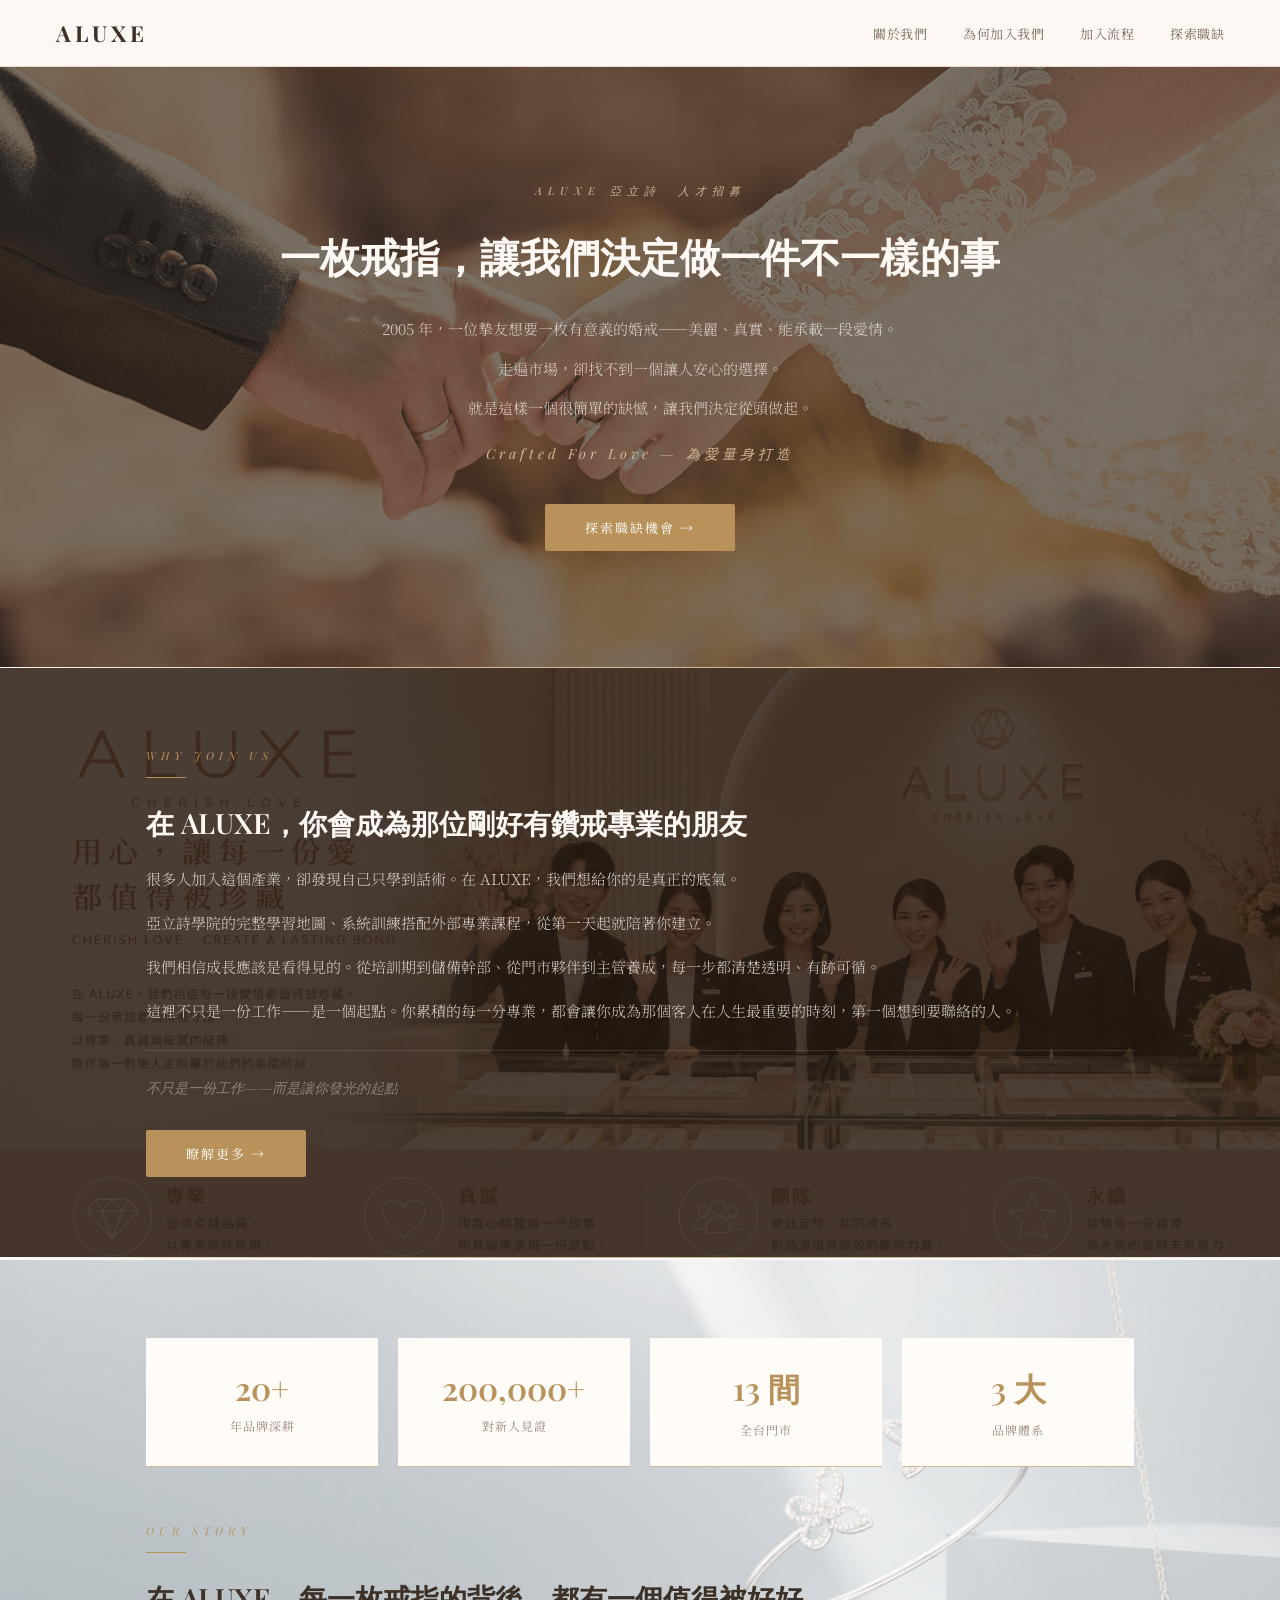
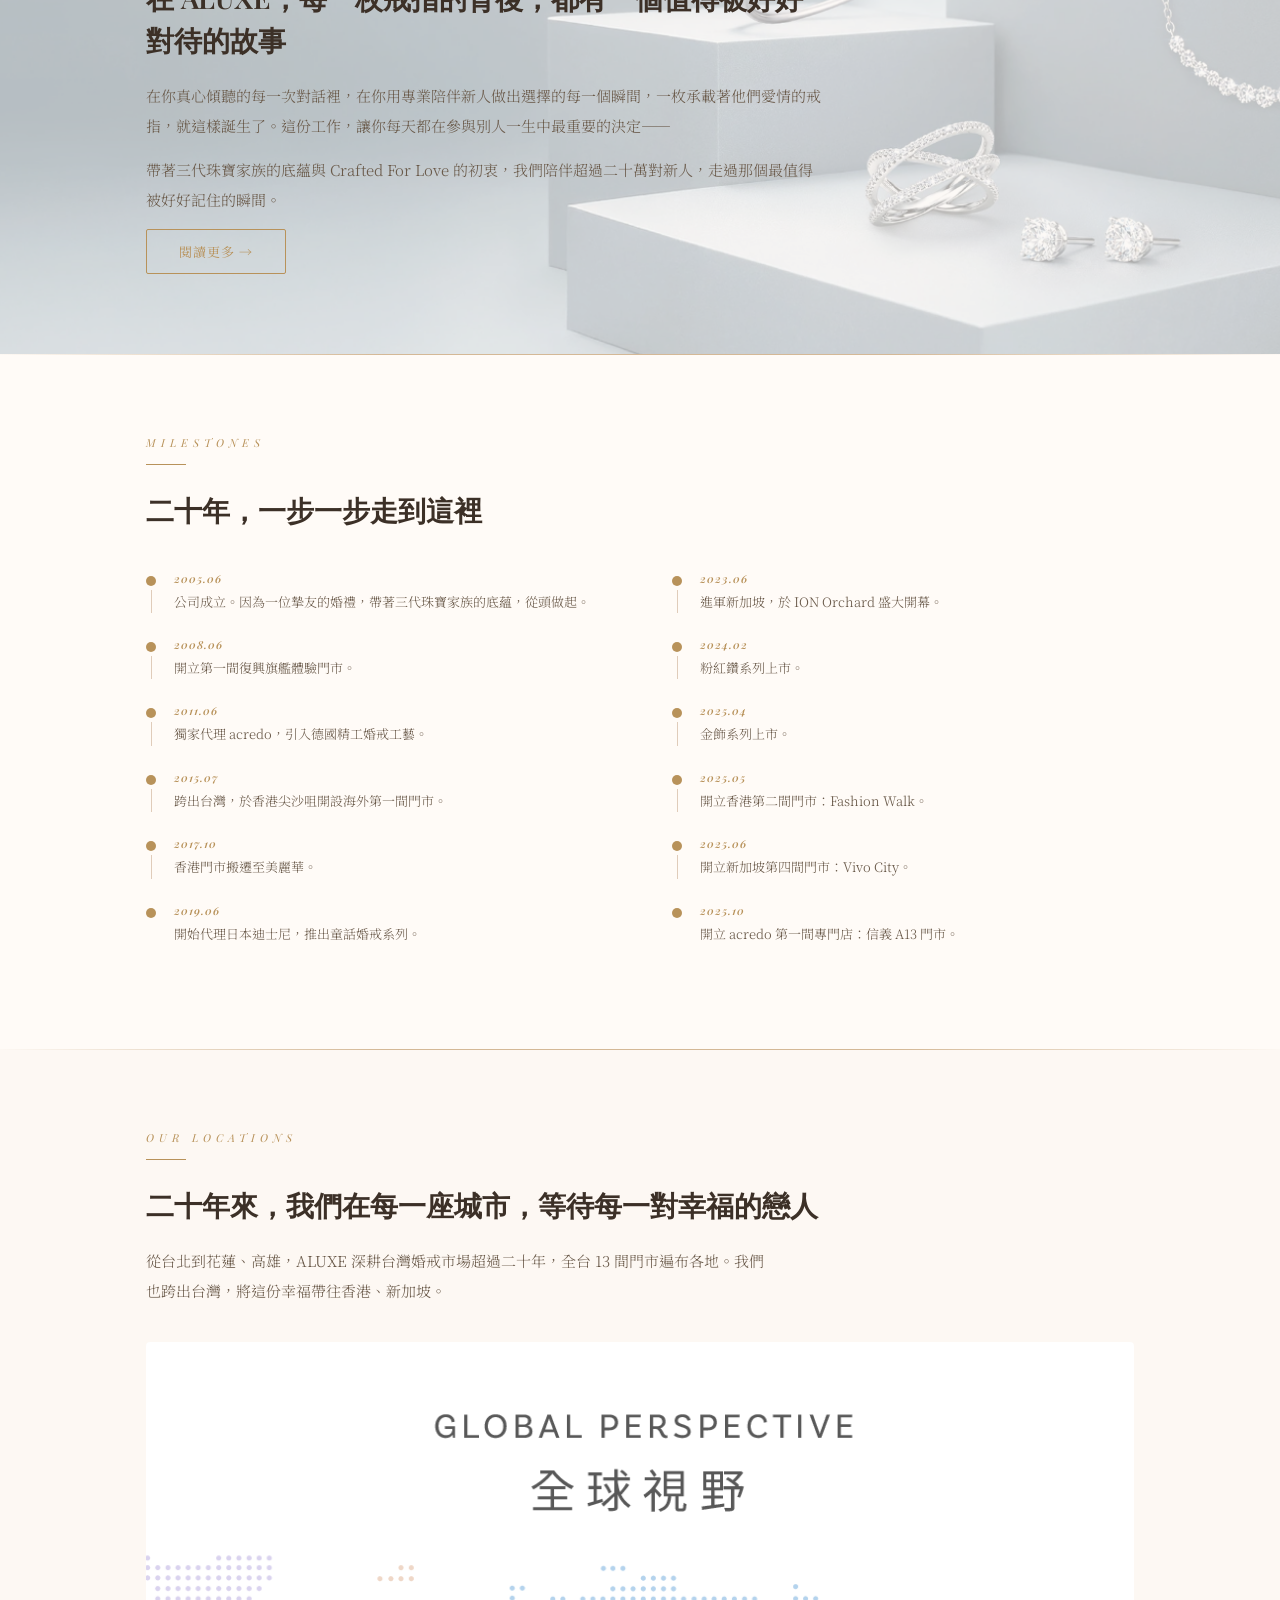
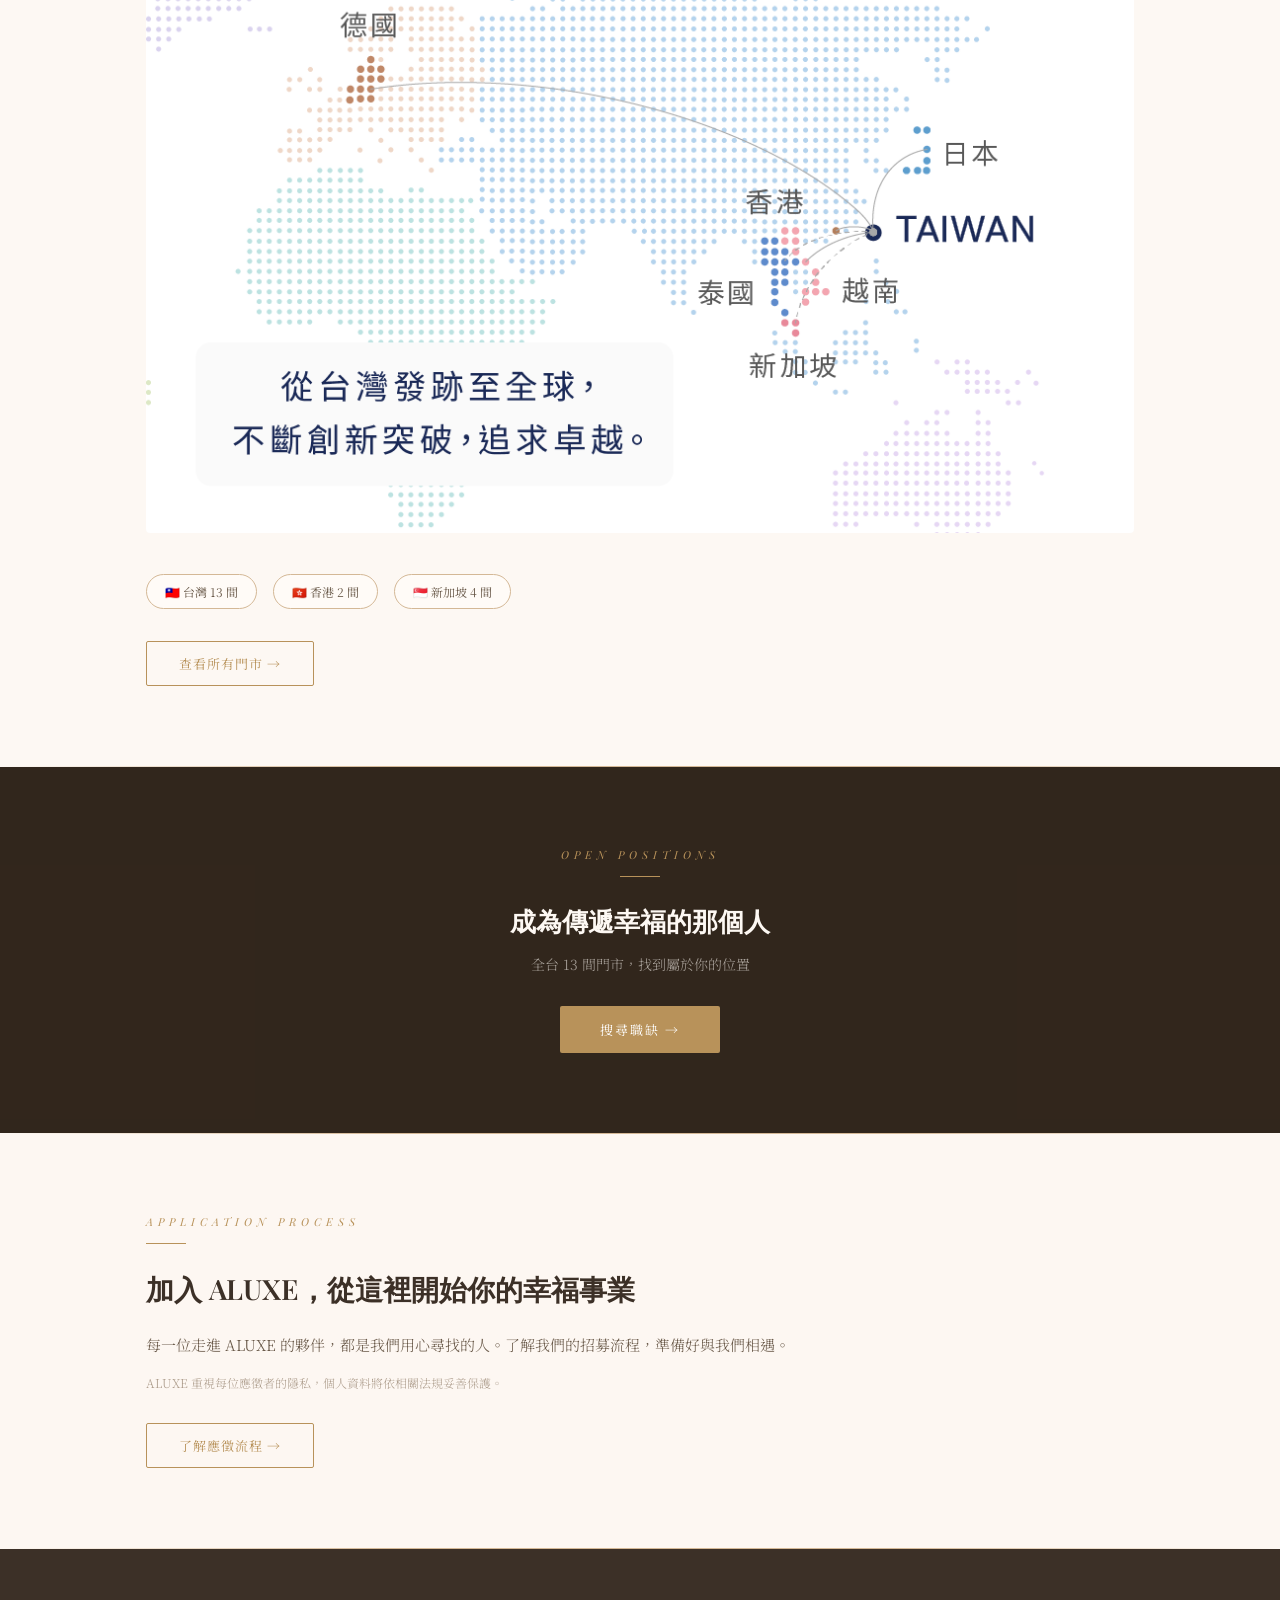
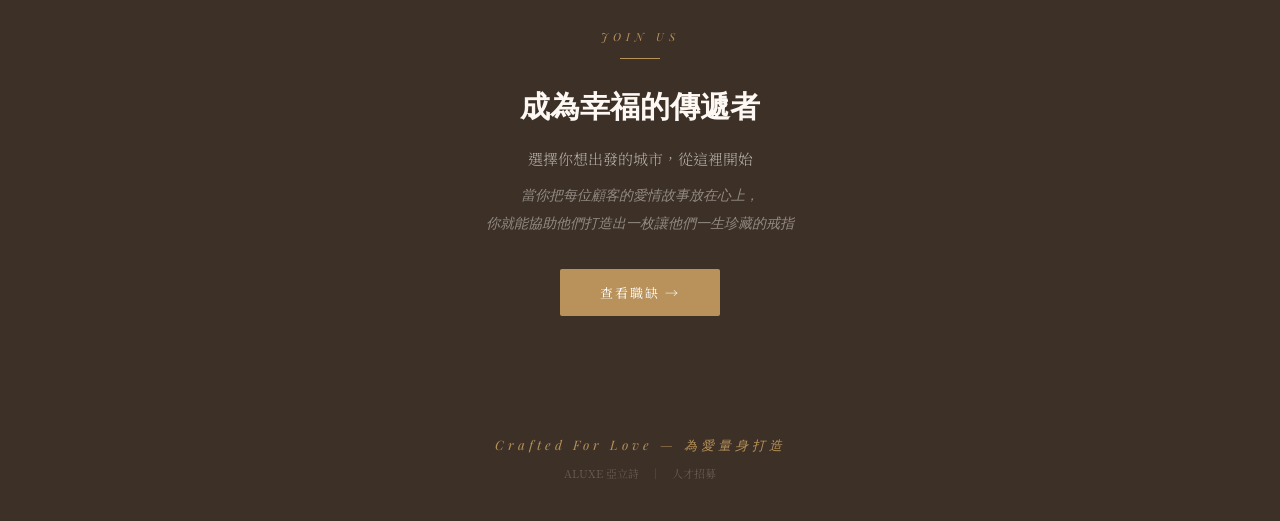
==== index.html @ 3f5e549d "Update index.html" ====
<!DOCTYPE html>
<html lang="zh-TW">
<head>
<meta charset="UTF-8">
<meta name="viewport" content="width=device-width, initial-scale=1.0">
<title>ALUXE 亞立詩 — 人才招募</title>
<link rel="stylesheet" href="shared.css">
<style>
.hero { min-height: 600px; display: flex; flex-direction: column; align-items: center; justify-content: center; text-align: center; padding: 100px 56px; position: relative; overflow: hidden; }
.hero::before { content: ''; position: absolute; inset: 0; background: rgba(40,28,18,0.58); z-index: 1; }
.hero-img { position: absolute; inset: 0; background: url('service_main_1200x645.png') center center / cover no-repeat; }
.hero-content { position: relative; z-index: 2; }
.hero-eyebrow { font-family: "Playfair Display", serif; color: #D4B896; font-size: 11px; letter-spacing: 6px; margin-bottom: 28px; font-style: italic; }
.hero-title { font-family: "Playfair Display", serif; color: #FDF8F3; font-size: 40px; font-weight: 600; line-height: 1.45; margin-bottom: 28px; max-width: 740px; }
.hero-sub { color: rgba(253,248,243,0.72); font-size: 15px; line-height: 2.1; max-width: 560px; margin: 0 auto 8px; font-weight: 300; }
.hero-slogan { font-family: "Playfair Display", serif; color: #D4B896; font-size: 14px; letter-spacing: 4px; margin-bottom: 40px; margin-top: 20px; font-style: italic; }
.why-divider { border-top: 1px solid rgba(253,248,243,0.12); margin: 24px 0; }
.why-quote { color: rgba(253,248,243,0.38); font-size: 14px; font-style: italic; line-height: 1.9; margin-bottom: 28px; font-family: "Playfair Display", serif; }
.vac-inner { text-align: center; position: relative; }
.vac-sub { color: rgba(253,248,243,0.62); font-size: 15px; margin: 14px 0 12px; font-weight: 300; }
.vac-quote { font-family: "Playfair Display", serif; color: rgba(253,248,243,0.45); font-size: 14px; font-style: italic; line-height: 2; max-width: 560px; margin: 0 auto 32px; }
@media (max-width: 768px) { .hero { padding: 72px 24px; min-height: auto; } .hero-title { font-size: 28px; } }
</style>
</head>
<body>

<nav class="nav">
  <a href="index.html" class="nav-logo">ALUXE</a>
  <div class="nav-links">
    <a class="nav-link" href="https://www.aluxe.com/about/" target="_blank">關於我們</a>
    <a class="nav-link" href="career.html">為何加入我們</a>
    <a class="nav-link" href="process.html">加入流程</a>
    <a class="nav-link" href="jobs.html">探索職缺</a>
  </div>
</nav>

<!-- HERO -->
<section class="hero">
  <div class="hero-img"></div>
  <div class="hero-content">
    <div class="hero-eyebrow">ALUXE 亞立詩　人才招募</div>
    <h1 class="hero-title">一枚戒指，讓我們決定做一件不一樣的事</h1>
    <p class="hero-sub">2005 年，一位摯友想要一枚有意義的婚戒——美麗、真實、能承載一段愛情。</p>
    <p class="hero-sub">走遍市場，卻找不到一個讓人安心的選擇。</p>
    <p class="hero-sub">就是這樣一個很簡單的缺憾，讓我們決定從頭做起。</p>
    <p class="hero-slogan">Crafted For Love — 為愛量身打造</p>
    <a href="jobs.html" target="_blank" class="btn-warm">探索職缺機會 →</a>
  </div>
</section>

<div class="warm-divider"></div>

<!-- WHY JOIN US -->
<section style="position:relative; overflow:hidden;">
  <div style="position:absolute; inset:0; background:url('team2.png') center center / cover no-repeat;"></div>
  <div style="position:absolute; inset:0; background:rgba(40,28,18,0.82);"></div>
  <div class="sec-inner" style="position:relative; z-index:1;">
    <div class="eyebrow">WHY JOIN US</div>
    <div class="rose-bar"></div>
    <h2 class="sec-title-light">在 ALUXE，你會成為那位剛好有鑽戒專業的朋友</h2>
    <p class="sec-body-light">很多人加入這個產業，卻發現自己只學到話術。在 ALUXE，我們想給你的是真正的底氣。</p>
    <p class="sec-body-light">亞立詩學院的完整學習地圖、系統訓練搭配外部專業課程，從第一天起就陪著你建立。</p>
    <p class="sec-body-light">我們相信成長應該是看得見的。從培訓期到儲備幹部、從門市夥伴到主管養成，每一步都清楚透明、有跡可循。</p>
    <p class="sec-body-light">這裡不只是一份工作——是一個起點。你累積的每一分專業，都會讓你成為那個客人在人生最重要的時刻，第一個想到要聯絡的人。</p>
    <div class="why-divider"></div>
    <p class="why-quote">不只是一份工作——而是讓你發光的起點</p>
    <a href="career.html" target="_blank" class="btn-warm">瞭解更多 →</a>
  </div>
</section>

<div class="warm-divider"></div>

<!-- OUR STORY -->
<section style="position:relative; overflow:hidden;">
  <div style="position:absolute; inset:0; background:url('jewelry.png') center center / cover no-repeat;"></div>
  <div style="position:absolute; inset:0; background:rgba(253,248,243,0.67);"></div>
  <div class="sec-inner" style="position:relative; z-index:1;">
    <div class="stats-row">
      <div class="stat-card"><div class="stat-num">20+</div><div class="stat-desc">年品牌深耕</div></div>
      <div class="stat-card"><div class="stat-num">200,000+</div><div class="stat-desc">對新人見證</div></div>
      <div class="stat-card"><div class="stat-num">13 間</div><div class="stat-desc">全台門市</div></div>
      <div class="stat-card"><div class="stat-num">3 大</div><div class="stat-desc">品牌體系</div></div>
    </div>
    <div style="max-width:680px;">
      <div class="eyebrow">OUR STORY</div>
      <div class="rose-bar"></div>
      <h2 class="sec-title">在 ALUXE，每一枚戒指的背後，都有一個值得被好好對待的故事</h2>
      <p class="sec-body">在你真心傾聽的每一次對話裡，在你用專業陪伴新人做出選擇的每一個瞬間，一枚承載著他們愛情的戒指，就這樣誕生了。這份工作，讓你每天都在參與別人一生中最重要的決定——</p>
      <p class="sec-body">帶著三代珠寶家族的底蘊與 Crafted For Love 的初衷，我們陪伴超過二十萬對新人，走過那個最值得被好好記住的瞬間。</p>
      <a href="https://www.aluxe.com/about/" target="_blank" class="btn-outline">閱讀更多 →</a>
    </div>
  </div>
</section>

<div class="warm-divider"></div>

<!-- MILESTONES -->
<section class="sec-white">
  <div class="sec-inner">
    <div class="eyebrow">MILESTONES</div>
    <div class="rose-bar"></div>
    <h2 class="sec-title">二十年，一步一步走到這裡</h2>
    <div class="tl-grid">
      <div>
        <div class="tl-item"><div class="tl-dot-w"><div class="tl-dot"></div><div class="tl-line"></div></div><div><div class="tl-date">2005.06</div><div class="tl-text">公司成立。因為一位摯友的婚禮，帶著三代珠寶家族的底蘊，從頭做起。</div></div></div>
        <div class="tl-item"><div class="tl-dot-w"><div class="tl-dot"></div><div class="tl-line"></div></div><div><div class="tl-date">2008.06</div><div class="tl-text">開立第一間復興旗艦體驗門市。</div></div></div>
        <div class="tl-item"><div class="tl-dot-w"><div class="tl-dot"></div><div class="tl-line"></div></div><div><div class="tl-date">2011.06</div><div class="tl-text">獨家代理 acredo，引入德國精工婚戒工藝。</div></div></div>
        <div class="tl-item"><div class="tl-dot-w"><div class="tl-dot"></div><div class="tl-line"></div></div><div><div class="tl-date">2015.07</div><div class="tl-text">跨出台灣，於香港尖沙咀開設海外第一間門市。</div></div></div>
        <div class="tl-item"><div class="tl-dot-w"><div class="tl-dot"></div><div class="tl-line"></div></div><div><div class="tl-date">2017.10</div><div class="tl-text">香港門市搬遷至美麗華。</div></div></div>
        <div class="tl-item"><div class="tl-dot-w"><div class="tl-dot"></div></div><div><div class="tl-date">2019.06</div><div class="tl-text">開始代理日本迪士尼，推出童話婚戒系列。</div></div></div>
      </div>
      <div>
        <div class="tl-item"><div class="tl-dot-w"><div class="tl-dot"></div><div class="tl-line"></div></div><div><div class="tl-date">2023.06</div><div class="tl-text">進軍新加坡，於 ION Orchard 盛大開幕。</div></div></div>
        <div class="tl-item"><div class="tl-dot-w"><div class="tl-dot"></div><div class="tl-line"></div></div><div><div class="tl-date">2024.02</div><div class="tl-text">粉紅鑽系列上市。</div></div></div>
        <div class="tl-item"><div class="tl-dot-w"><div class="tl-dot"></div><div class="tl-line"></div></div><div><div class="tl-date">2025.04</div><div class="tl-text">金飾系列上市。</div></div></div>
        <div class="tl-item"><div class="tl-dot-w"><div class="tl-dot"></div><div class="tl-line"></div></div><div><div class="tl-date">2025.05</div><div class="tl-text">開立香港第二間門市：Fashion Walk。</div></div></div>
        <div class="tl-item"><div class="tl-dot-w"><div class="tl-dot"></div><div class="tl-line"></div></div><div><div class="tl-date">2025.06</div><div class="tl-text">開立新加坡第四間門市：Vivo City。</div></div></div>
        <div class="tl-item"><div class="tl-dot-w"><div class="tl-dot"></div></div><div><div class="tl-date">2025.10</div><div class="tl-text">開立 acredo 第一間專門店：信義 A13 門市。</div></div></div>
      </div>
    </div>
  </div>
</section>

<div class="warm-divider"></div>

<!-- OUR LOCATIONS -->
<section class="sec-cream">
  <div class="sec-inner">
    <div class="eyebrow">OUR LOCATIONS</div>
    <div class="rose-bar"></div>
    <h2 class="sec-title">二十年來，我們在每一座城市，等待每一對幸福的戀人</h2>
    <p class="sec-body" style="max-width:620px; margin-bottom:36px;">從台北到花蓮、高雄，ALUXE 深耕台灣婚戒市場超過二十年，全台 13 間門市遍布各地。我們也跨出台灣，將這份幸福帶往香港、新加坡。</p>
    <img src="全球化區塊_中文_MOBILE版.png" alt="ALUXE 全球據點" style="width:100%; border-radius:4px; margin-bottom:36px;">
    <div class="loc-row">
      <span class="loc-tag">🇹🇼 台灣 13 間</span>
      <span class="loc-tag">🇭🇰 香港 2 間</span>
      <span class="loc-tag">🇸🇬 新加坡 4 間</span>
    </div>
    <div style="margin-top:32px;">
      <a href="https://www.aluxe.com/shop-contact/" target="_blank" class="btn-outline">查看所有門市 →</a>
    </div>
  </div>
</section>

<div class="warm-divider"></div>

<!-- OPEN POSITIONS CTA -->
<section class="cta-block" style="position:relative; overflow:hidden;">
  <div style="position:absolute; inset:0; background:url('20180320_0213.jpg') center center / cover no-repeat;"></div>
  <div style="position:absolute; inset:0; background:rgba(40,28,18,0.82);"></div>
  <div class="sec-inner cta-inner">
    <div class="eyebrow">OPEN POSITIONS</div>
    <div class="rose-bar" style="margin:0 auto 24px;"></div>
    <h2 class="sec-title-light" style="font-size:26px; margin-bottom:14px;">成為傳遞幸福的那個人</h2>
    <p style="color:rgba(253,248,243,0.58); font-size:14px; margin-bottom:32px; font-weight:300;">全台 13 間門市，找到屬於你的位置</p>
    <a href="jobs.html" target="_blank" class="btn-warm">搜尋職缺 →</a>
  </div>
</section>

<div class="warm-divider"></div>

<!-- APPLICATION PROCESS -->
<section style="position:relative; overflow:hidden;">
  <div style="position:absolute; inset:0; background:url('4H9A3751.jpg') right center / cover no-repeat;"></div>
  <div style="position:absolute; inset:0; background:rgba(253,248,243,0.88);"></div>
  <div class="sec-inner" style="position:relative; z-index:1;">
    <div class="eyebrow">APPLICATION PROCESS</div>
    <div class="rose-bar"></div>
    <h2 class="sec-title">加入 ALUXE，從這裡開始你的幸福事業</h2>
    <p class="sec-body">每一位走進 ALUXE 的夥伴，都是我們用心尋找的人。了解我們的招募流程，準備好與我們相遇。</p>
    <p style="font-size:12px; color:#B0A090; margin-top:8px; margin-bottom:32px; font-weight:300;">ALUXE 重視每位應徵者的隱私，個人資料將依相關法規妥善保護。</p>
    <a href="process.html" target="_blank" class="btn-outline">了解應徵流程 →</a>
  </div>
</section>

<div class="warm-divider"></div>

<!-- JOIN US -->
<section class="sec-deep">
  <div class="sec-inner vac-inner">
    <div class="eyebrow">JOIN US</div>
    <div class="rose-bar" style="margin:0 auto 24px;"></div>
    <h2 class="sec-title-light" style="font-size:30px;">成為幸福的傳遞者</h2>
    <p class="vac-sub">選擇你想出發的城市，從這裡開始</p>
    <p class="vac-quote">當你把每位顧客的愛情故事放在心上，<br>你就能協助他們打造出一枚讓他們一生珍藏的戒指</p>
    <a href="https://www.104.com.tw/company/1a2x6bidx6?jobsource=google" target="_blank" class="btn-warm">查看職缺 →</a>
  </div>
</section>

<footer class="footer">
  <p class="footer-slogan">Crafted For Love — 為愛量身打造</p>
  <p class="footer-note">ALUXE 亞立詩　｜　人才招募</p>
</footer>

</body>
</html>
---- shared.css ----
@import url('https://fonts.googleapis.com/css2?family=Playfair+Display:ital,wght@0,400;0,600;0,700;1,400&family=Noto+Serif+TC:wght@300;400;500&display=swap');

* { box-sizing: border-box; margin: 0; padding: 0; }
body { font-family: "Noto Serif TC", "Georgia", serif; background: #FDF8F3; color: #3C3027; }

/* NAV */
.nav { background: rgba(253,248,243,0.96); padding: 18px 56px; display: flex; align-items: center; justify-content: space-between; border-bottom: 1px solid #E8D9C8; position: sticky; top: 0; z-index: 100; backdrop-filter: blur(8px); }
.nav-logo { font-family: "Playfair Display", serif; font-size: 22px; font-weight: 700; color: #3C3027; letter-spacing: 4px; text-decoration: none; }
.nav-links { display: flex; gap: 36px; font-size: 13px; color: #7A6A5A; }
.nav-link { text-decoration: none; color: #7A6A5A; letter-spacing: 0.5px; transition: color 0.2s; }
.nav-link:hover { color: #B8925A; }
.nav-link.active { color: #B8925A; }

/* BUTTONS */
.btn-warm { background: #B8925A; color: #fff; padding: 14px 40px; font-size: 13px; font-family: "Noto Serif TC", serif; display: inline-block; letter-spacing: 2px; cursor: pointer; text-decoration: none; border: none; border-radius: 2px; transition: background 0.2s; }
.btn-warm:hover { background: #A07848; }
.btn-outline { border: 1.5px solid #B8925A; color: #B8925A; padding: 12px 32px; font-size: 13px; font-family: "Noto Serif TC", serif; display: inline-block; letter-spacing: 1px; cursor: pointer; text-decoration: none; background: transparent; border-radius: 2px; transition: all 0.2s; }
.btn-outline:hover { background: #B8925A; color: #fff; }

/* DIVIDERS */
.warm-divider { height: 1px; background: linear-gradient(to right, transparent, #D4B896 30%, #D4B896 70%, transparent); }
.rose-divider { height: 1px; background: linear-gradient(to right, transparent, #E8C5B0 30%, #E8C5B0 70%, transparent); }

/* SECTION LAYOUTS */
.sec-cream { background: #FDF8F3; }
.sec-white { background: #FFFBF7; }
.sec-warm { background: #F5EDE0; }
.sec-deep { background: #3C3027; }
.sec-rose { background: #F9F0EA; }
.sec-inner { max-width: 1100px; margin: 0 auto; padding: 80px 56px; }

.eyebrow { font-family: "Playfair Display", serif; font-size: 11px; color: #B8925A; letter-spacing: 5px; margin-bottom: 14px; text-transform: uppercase; font-style: italic; }
.sec-title { font-family: "Playfair Display", serif; font-size: 28px; font-weight: 600; color: #3C3027; line-height: 1.5; margin-bottom: 20px; }
.sec-title-light { font-family: "Playfair Display", serif; font-size: 28px; font-weight: 600; color: #FDF8F3; line-height: 1.5; margin-bottom: 20px; }
.sec-body { font-size: 15px; color: #6A5A4A; line-height: 2; margin-bottom: 14px; font-weight: 300; }
.sec-body-light { font-size: 15px; color: rgba(253,248,243,0.78); line-height: 2; margin-bottom: 14px; font-weight: 300; }
.rose-bar { width: 40px; height: 1px; background: #B8925A; margin-bottom: 24px; }

/* STATS */
.stats-row { display: grid; grid-template-columns: repeat(4, 1fr); gap: 20px; margin-bottom: 56px; }
.stat-card { text-align: center; padding: 28px 16px; border-bottom: 1.5px solid #D4B896; background: #FFFBF7; }
.stat-num { font-family: "Playfair Display", serif; font-size: 32px; font-weight: 600; color: #B8925A; margin-bottom: 8px; }
.stat-desc { font-size: 12px; color: #9A8A7A; letter-spacing: 1px; }

/* TWO COL */
.two-col { display: grid; grid-template-columns: 1fr 1fr; gap: 64px; align-items: center; }
.img-ph { background: linear-gradient(135deg, #F0E4D8 0%, #E8D5C4 100%); border-radius: 4px; display: flex; align-items: center; justify-content: center; color: #C4A888; font-size: 12px; text-align: center; padding: 16px; font-family: "Noto Serif TC", serif; }

/* MILESTONES */
.tl-grid { display: grid; grid-template-columns: 1fr 1fr; gap: 0 64px; margin-top: 40px; }
.tl-item { display: flex; gap: 18px; padding-bottom: 24px; }
.tl-dot-w { display: flex; flex-direction: column; align-items: center; }
.tl-dot { width: 10px; height: 10px; background: #B8925A; border-radius: 50%; margin-top: 5px; min-height: 10px; }
.tl-line { width: 1px; background: #E0CCBA; flex: 1; margin-top: 4px; }
.tl-date { font-family: "Playfair Display", serif; font-size: 11px; font-weight: 600; color: #B8925A; letter-spacing: 1px; margin-bottom: 4px; font-style: italic; }
.tl-text { font-size: 13px; color: #6A5A4A; line-height: 1.8; font-weight: 300; }

/* LOCATIONS */
.loc-row { display: flex; gap: 16px; flex-wrap: wrap; }
.loc-tag { background: #FFFBF7; border: 1px solid #D4B896; padding: 8px 18px; font-size: 12px; color: #6A5A4A; border-radius: 20px; font-family: "Noto Serif TC", serif; }

/* CAREER CARDS */
.career-grid { display: grid; grid-template-columns: repeat(3, 1fr); gap: 20px; margin-top: 36px; }
.career-card { border: 1px solid #E8D5C4; padding: 32px 24px; background: #FFFBF7; border-radius: 4px; }
.career-icon { font-size: 28px; color: #B8925A; margin-bottom: 14px; }
.career-title { font-family: "Playfair Display", serif; font-size: 16px; color: #3C3027; margin-bottom: 12px; }
.career-desc { font-size: 13px; color: #6A5A4A; line-height: 1.9; font-weight: 300; }
.ladder { margin-top: 20px; padding-top: 16px; border-top: 1px solid #F0E4D8; }
.ladder-label { font-size: 10px; color: #B8925A; letter-spacing: 2px; margin-bottom: 12px; font-family: "Playfair Display", serif; font-style: italic; }
.l-item { display: flex; align-items: center; gap: 10px; }
.l-dot { width: 7px; height: 7px; background: #B8925A; border-radius: 50%; min-width: 7px; }
.l-dot.base { background: #3C3027; }
.l-line { width: 1px; height: 16px; background: #D4B896; margin-left: 3px; }
.l-text { font-size: 11px; color: #7A6A5A; font-weight: 400; }

/* EDUCATION */
.edu-item { background: #FFFBF7; border-left: 2px solid #B8925A; padding: 22px 28px; margin-bottom: 14px; border-radius: 0 4px 4px 0; }
.edu-title { font-family: "Playfair Display", serif; font-size: 15px; color: #3C3027; margin-bottom: 8px; }
.edu-desc { font-size: 13px; color: #6A5A4A; line-height: 1.95; font-weight: 300; }

/* BENEFITS */
.benefits-grid { display: grid; grid-template-columns: repeat(3, 1fr); gap: 18px; margin-top: 36px; }
.benefit-card { background: #FFFBF7; padding: 28px 22px; border: 1px solid #E8D5C4; border-radius: 4px; }
.b-icon { font-size: 22px; color: #B8925A; margin-bottom: 14px; }
.b-title { font-family: "Playfair Display", serif; font-size: 14px; color: #3C3027; margin-bottom: 10px; padding-bottom: 10px; border-bottom: 1px solid #F0E4D8; }
.b-desc { font-size: 12px; color: #6A5A4A; line-height: 1.95; font-weight: 300; }

/* PROCESS STEPS */
.steps { display: flex; gap: 0; margin-top: 40px; }
.step { flex: 1; display: flex; flex-direction: column; align-items: center; text-align: center; position: relative; }
.step:not(:last-child)::after { content: '·····'; position: absolute; right: -20px; top: 20px; color: #D4B896; font-size: 14px; letter-spacing: 2px; }
.step-num { width: 52px; height: 52px; border-radius: 50%; background: transparent; border: 1.5px solid #B8925A; color: #B8925A; font-family: "Playfair Display", serif; font-size: 14px; display: flex; align-items: center; justify-content: center; margin-bottom: 14px; }
.step-title { font-family: "Playfair Display", serif; font-size: 13px; color: #3C3027; margin-bottom: 8px; }
.step-desc { font-size: 11px; color: #7A6A5A; line-height: 1.8; padding: 0 10px; font-weight: 300; }

/* TIPS */
.tips-box { margin-top: 48px; padding-top: 36px; border-top: 1px solid #E8D5C4; }
.tips-title { font-family: "Playfair Display", serif; font-size: 20px; color: #3C3027; margin-bottom: 14px; }
.tips-lead { font-size: 14px; color: #6A5A4A; line-height: 2; margin-bottom: 24px; font-weight: 300; }
.tips-grid { display: grid; grid-template-columns: repeat(3, 1fr); gap: 14px; }
.tip-card { background: #FFFBF7; border-left: 2px solid #B8925A; padding: 16px 18px; font-size: 12px; color: #6A5A4A; line-height: 1.9; border-radius: 0 4px 4px 0; font-weight: 300; }

/* JOBS */
.region-title { font-family: "Playfair Display", serif; font-size: 16px; color: #3C3027; padding: 14px 0; border-bottom: 1.5px solid #D4B896; margin: 28px 0 18px; font-style: italic; }
.store-grid { display: grid; grid-template-columns: repeat(4, 1fr); gap: 14px; }
.store-card { background: #FFFBF7; border: 1px solid #E8D5C4; padding: 18px; border-radius: 4px; }
.store-name { font-family: "Playfair Display", serif; font-size: 13px; color: #3C3027; margin-bottom: 10px; }
.store-btn { border: 1px solid #B8925A; color: #B8925A; padding: 7px 14px; font-size: 11px; display: inline-block; letter-spacing: 1px; text-decoration: none; border-radius: 2px; font-family: "Noto Serif TC", serif; transition: all 0.2s; }
.store-btn:hover { background: #B8925A; color: #fff; }

/* PILLARS */
.pillar-grid { display: grid; grid-template-columns: repeat(3, 1fr); gap: 18px; margin-top: 36px; }
.pillar-card { border: 1px solid rgba(184,146,90,0.3); padding: 36px 24px; text-align: center; border-radius: 4px; }
.p-en { font-family: "Playfair Display", serif; font-size: 10px; color: #B8925A; letter-spacing: 4px; margin-bottom: 10px; font-style: italic; }
.p-zh { font-family: "Playfair Display", serif; font-size: 22px; color: #FDF8F3; margin-bottom: 16px; }
.p-desc { font-size: 12px; color: rgba(253,248,243,0.65); line-height: 1.95; font-weight: 300; }

/* FOOTER */
.footer { background: #3C3027; padding: 40px 56px; text-align: center; }
.footer-slogan { font-family: "Playfair Display", serif; color: #B8925A; font-size: 13px; letter-spacing: 4px; margin-bottom: 10px; font-style: italic; }
.footer-note { color: rgba(253,248,243,0.22); font-size: 11px; font-family: "Noto Serif TC", serif; }

/* PAGE HERO */
.page-hero { padding: 72px 56px; text-align: center; position: relative; overflow: hidden; min-height: 300px; display: flex; flex-direction: column; align-items: center; justify-content: center; }
.page-hero::before { content: ''; position: absolute; inset: 0; background: rgba(40,28,18,0.62); z-index: 1; }
.page-hero-bg { position: absolute; inset: 0; }
.page-hero-content { position: relative; z-index: 2; }
.page-hero-eyebrow { font-family: "Playfair Display", serif; color: #D4B896; font-size: 10px; letter-spacing: 5px; margin-bottom: 14px; font-style: italic; }
.page-hero-title { font-family: "Playfair Display", serif; color: #FDF8F3; font-size: 32px; font-weight: 600; }

/* VISION */
.vision-strip { background: #FFFBF7; border-top: 1.5px solid #D4B896; border-bottom: 1.5px solid #D4B896; padding: 48px 56px; text-align: center; }
.vision-text { font-family: "Playfair Display", serif; font-size: 20px; color: #3C3027; line-height: 1.9; max-width: 640px; margin: 0 auto; font-style: italic; font-weight: 400; }

/* CTA BLOCK */
.cta-block { position: relative; overflow: hidden; text-align: center; }
.cta-block::before { content: ''; position: absolute; inset: 0; background: rgba(40,28,18,0.75); z-index: 1; }
.cta-inner { position: relative; z-index: 2; }

@media (max-width: 768px) {
  .stats-row, .two-col, .career-grid, .benefits-grid, .pillar-grid, .tl-grid { grid-template-columns: 1fr; }
  .steps { flex-direction: column; gap: 24px; }
  .step:not(:last-child)::after { display: none; }
  .store-grid { grid-template-columns: repeat(2, 1fr); }
  .sec-inner { padding: 56px 24px; }
  .nav { padding: 16px 24px; }
  .nav-links { display: none; }
  .tips-grid { grid-template-columns: 1fr; }
  .page-hero { padding: 56px 24px; }
}
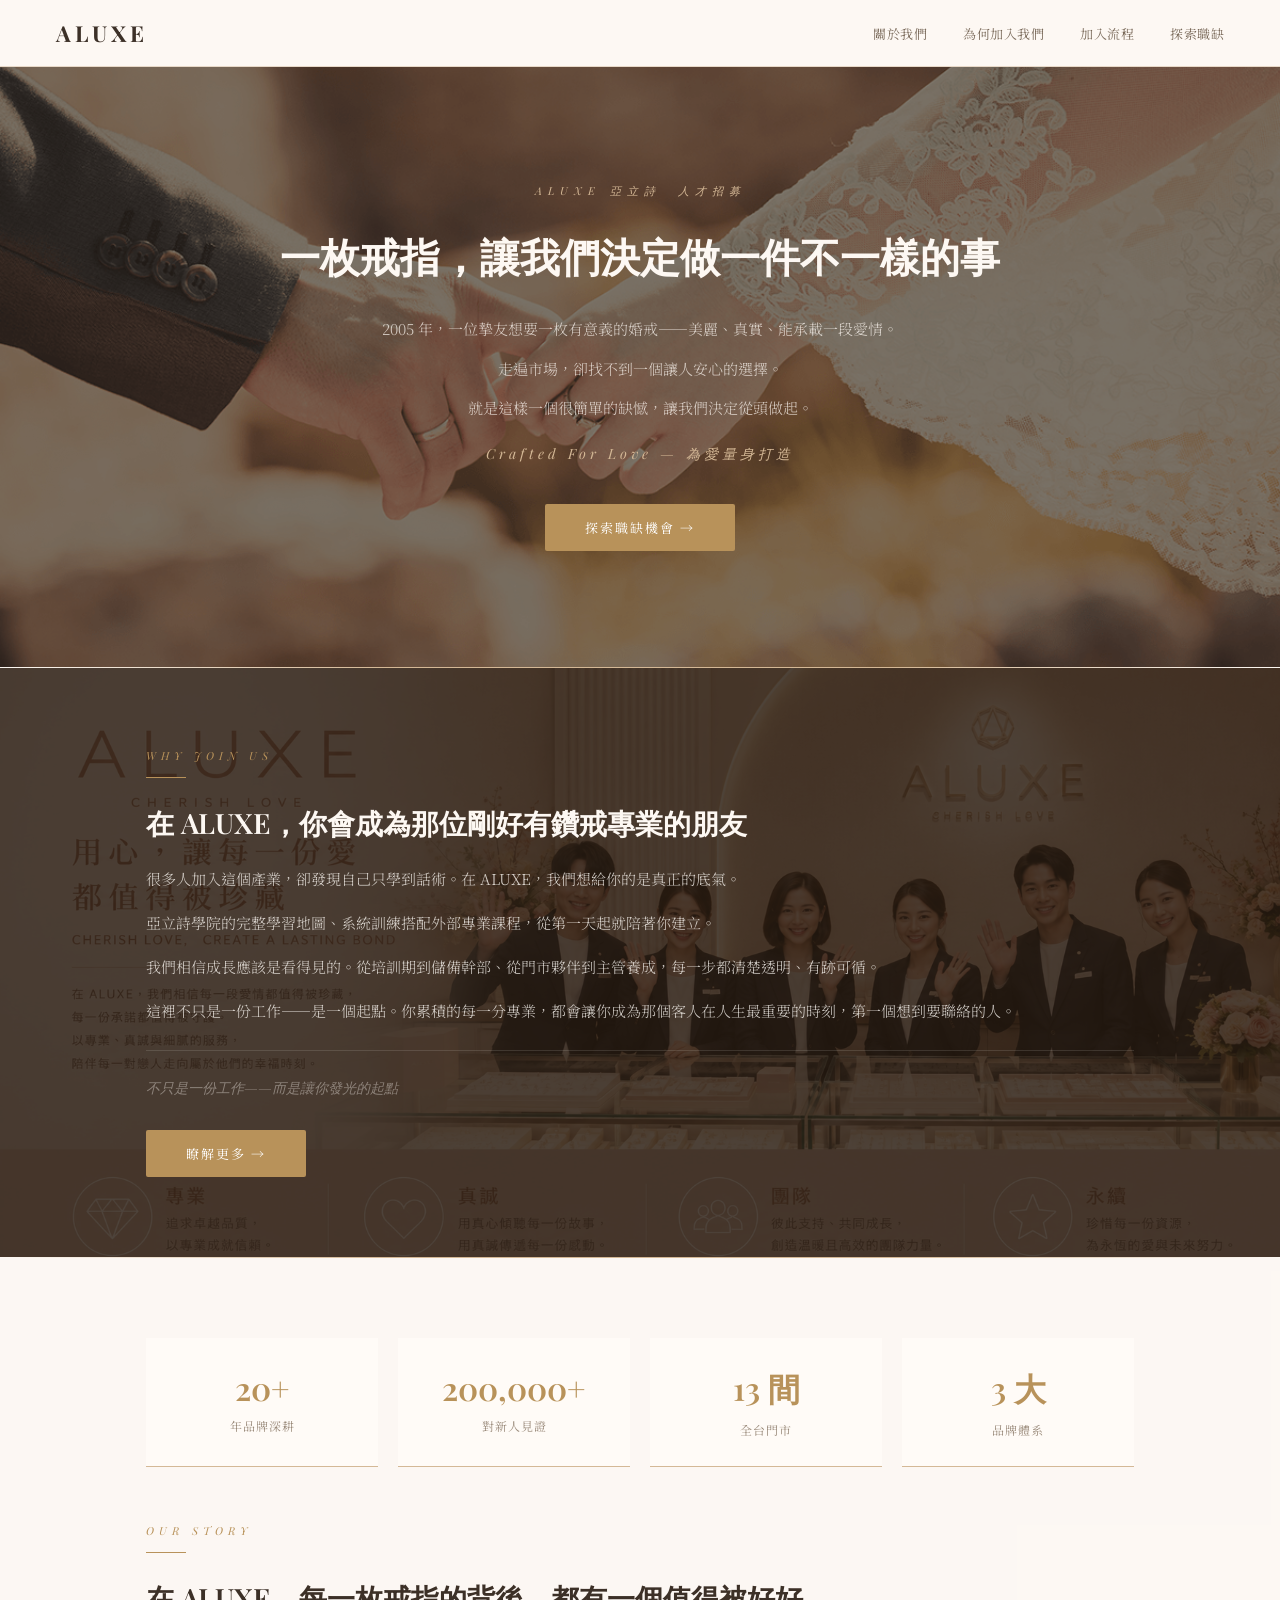
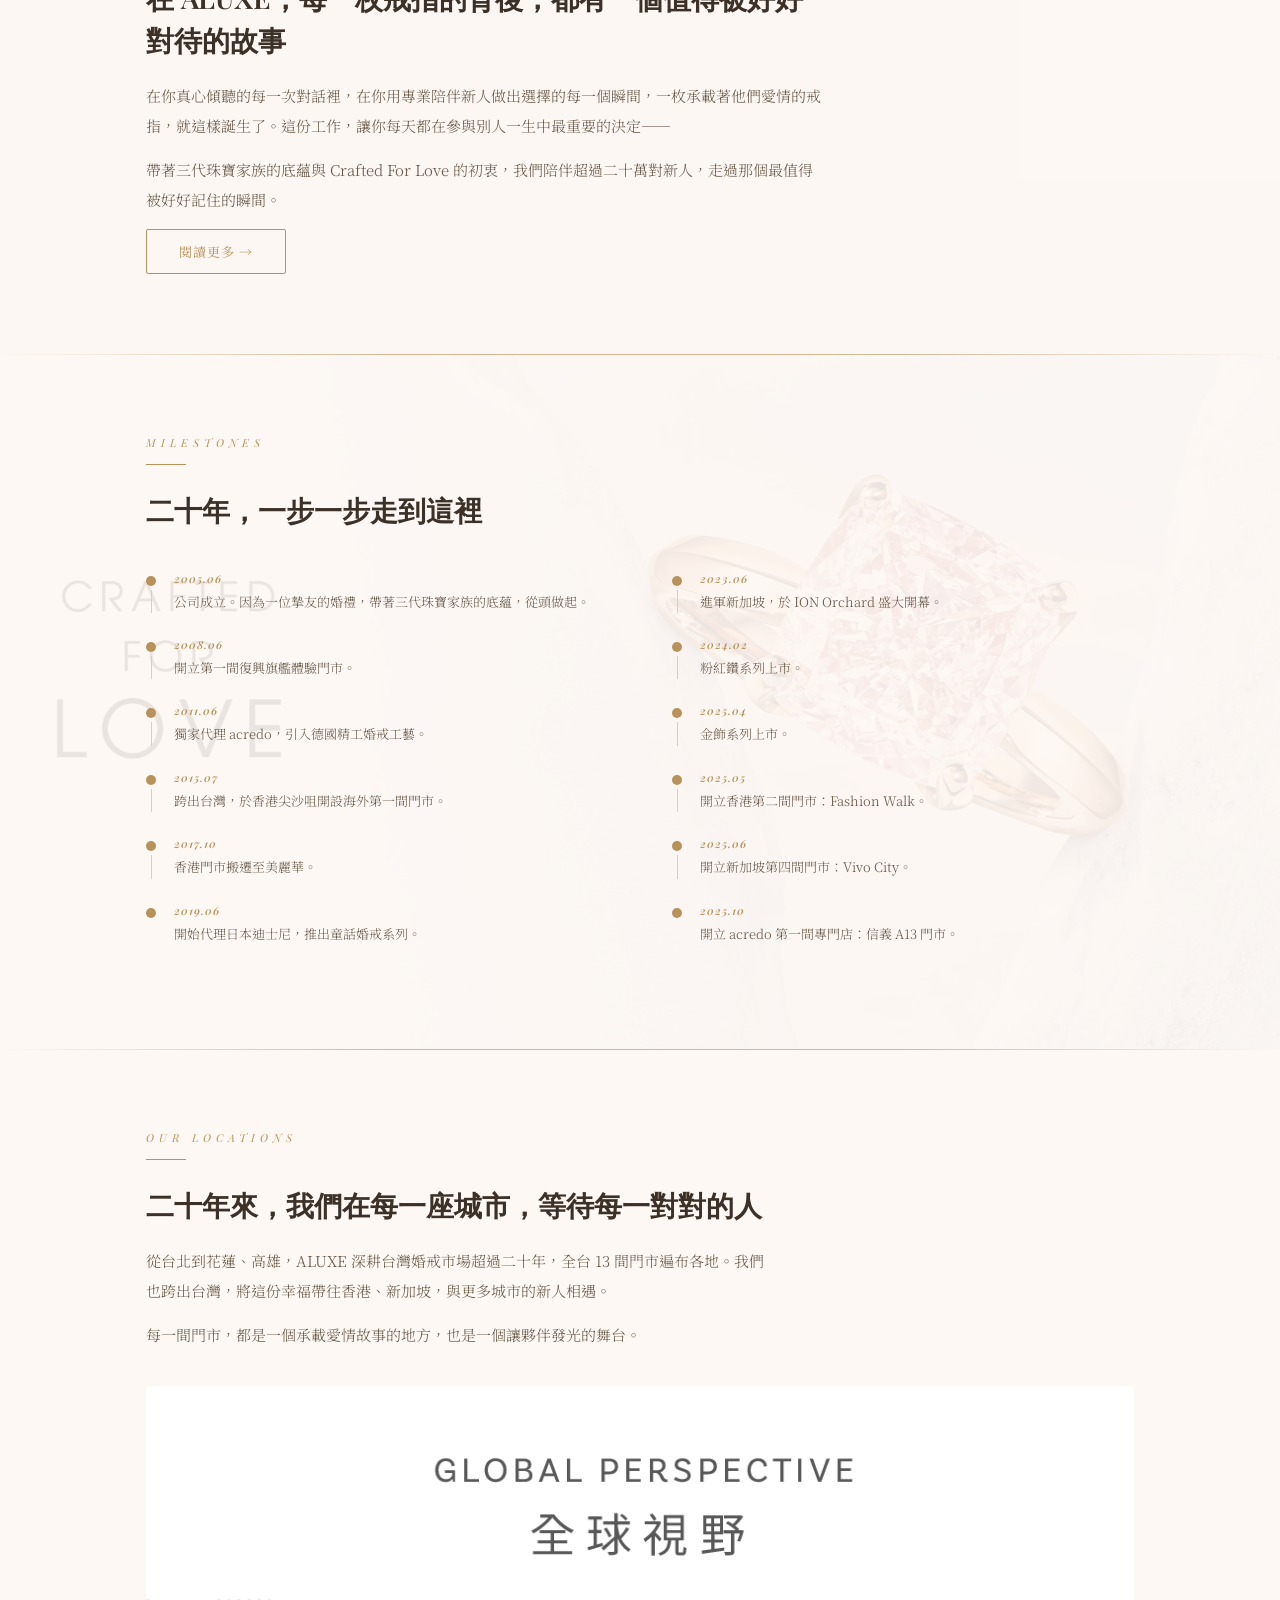
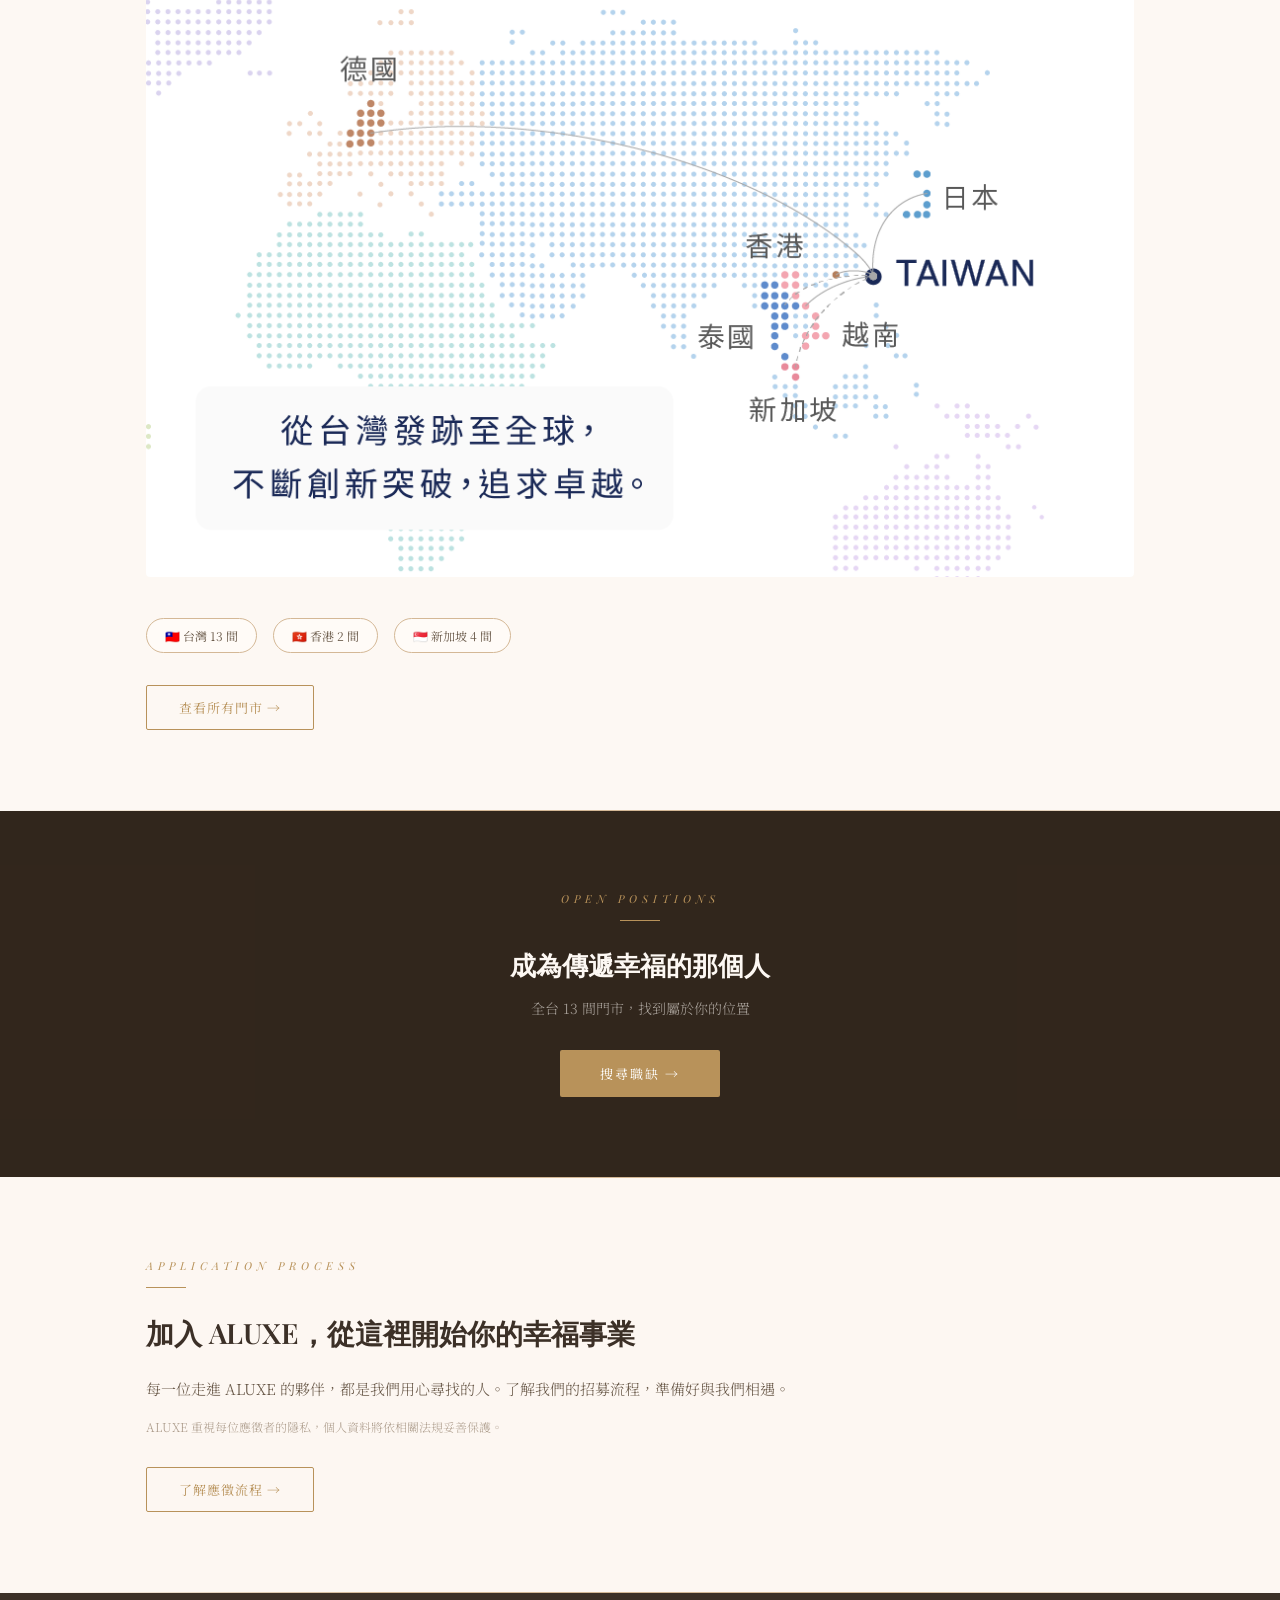
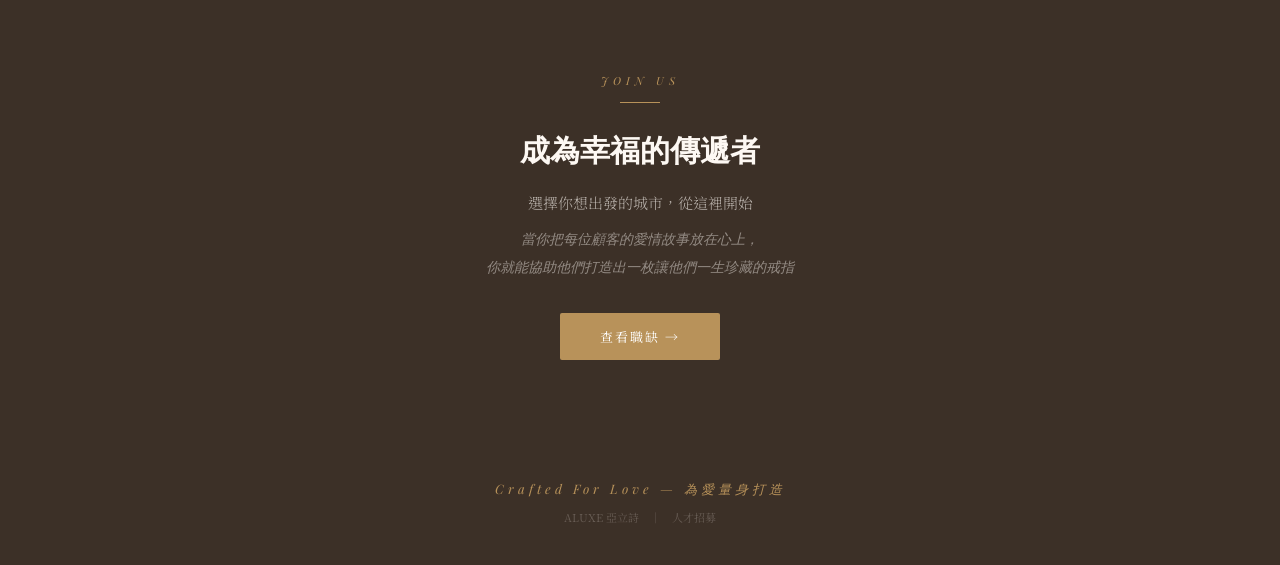
==== commit bf95c17a: "Rename index_3.html to index.html" ====
--- a/index.html
+++ b/index.html
@@ -72,7 +72,7 @@
 
 <!-- OUR STORY -->
 <section style="position:relative; overflow:hidden;">
-  <div style="position:absolute; inset:0; background:url('jewelry.png') center center / cover no-repeat;"></div>
+  <div style="position:absolute; inset:0; background:url('jewelry.jpg') center center / cover no-repeat;"></div>
   <div style="position:absolute; inset:0; background:rgba(253,248,243,0.67);"></div>
   <div class="sec-inner" style="position:relative; z-index:1;">
     <div class="stats-row">
@@ -95,8 +95,10 @@
 <div class="warm-divider"></div>
 
 <!-- MILESTONES -->
-<section class="sec-white">
-  <div class="sec-inner">
+<section style="position:relative; overflow:hidden;">
+  <div style="position:absolute; inset:0; background:url('milestone_bg.jpg') center center / cover no-repeat;"></div>
+  <div style="position:absolute; inset:0; background:rgba(253,248,243,0.92);"></div>
+  <div class="sec-inner" style="position:relative; z-index:1;">
     <div class="eyebrow">MILESTONES</div>
     <div class="rose-bar"></div>
     <h2 class="sec-title">二十年，一步一步走到這裡</h2>
@@ -128,8 +130,9 @@
   <div class="sec-inner">
     <div class="eyebrow">OUR LOCATIONS</div>
     <div class="rose-bar"></div>
-    <h2 class="sec-title">二十年來，我們在每一座城市，等待每一對幸福的戀人</h2>
-    <p class="sec-body" style="max-width:620px; margin-bottom:36px;">從台北到花蓮、高雄，ALUXE 深耕台灣婚戒市場超過二十年，全台 13 間門市遍布各地。我們也跨出台灣，將這份幸福帶往香港、新加坡。</p>
+    <h2 class="sec-title">二十年來，我們在每一座城市，等待每一對對的人</h2>
+    <p class="sec-body" style="max-width:620px; margin-bottom:14px;">從台北到花蓮、高雄，ALUXE 深耕台灣婚戒市場超過二十年，全台 13 間門市遍布各地。我們也跨出台灣，將這份幸福帶往香港、新加坡，與更多城市的新人相遇。</p>
+    <p class="sec-body" style="max-width:620px; margin-bottom:36px;">每一間門市，都是一個承載愛情故事的地方，也是一個讓夥伴發光的舞台。</p>
     <img src="全球化區塊_中文_MOBILE版.png" alt="ALUXE 全球據點" style="width:100%; border-radius:4px; margin-bottom:36px;">
     <div class="loc-row">
       <span class="loc-tag">🇹🇼 台灣 13 間</span>
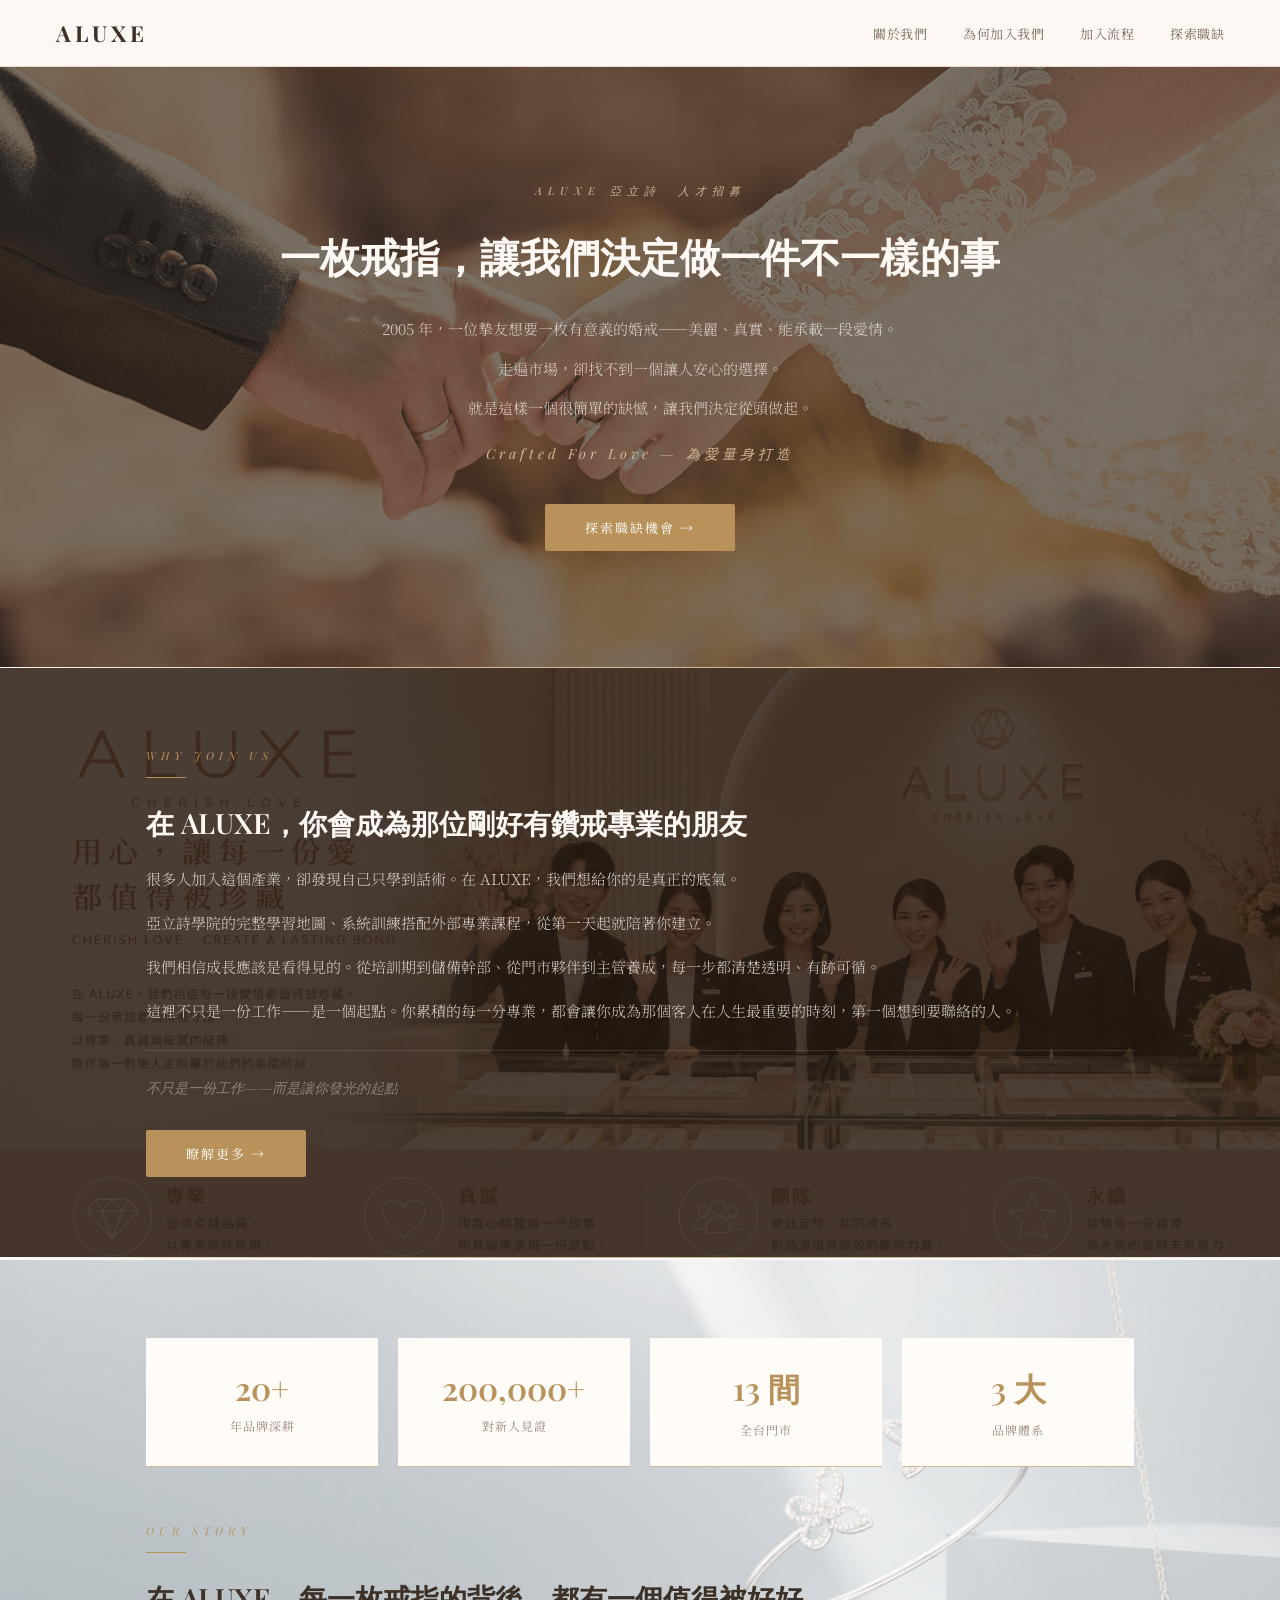
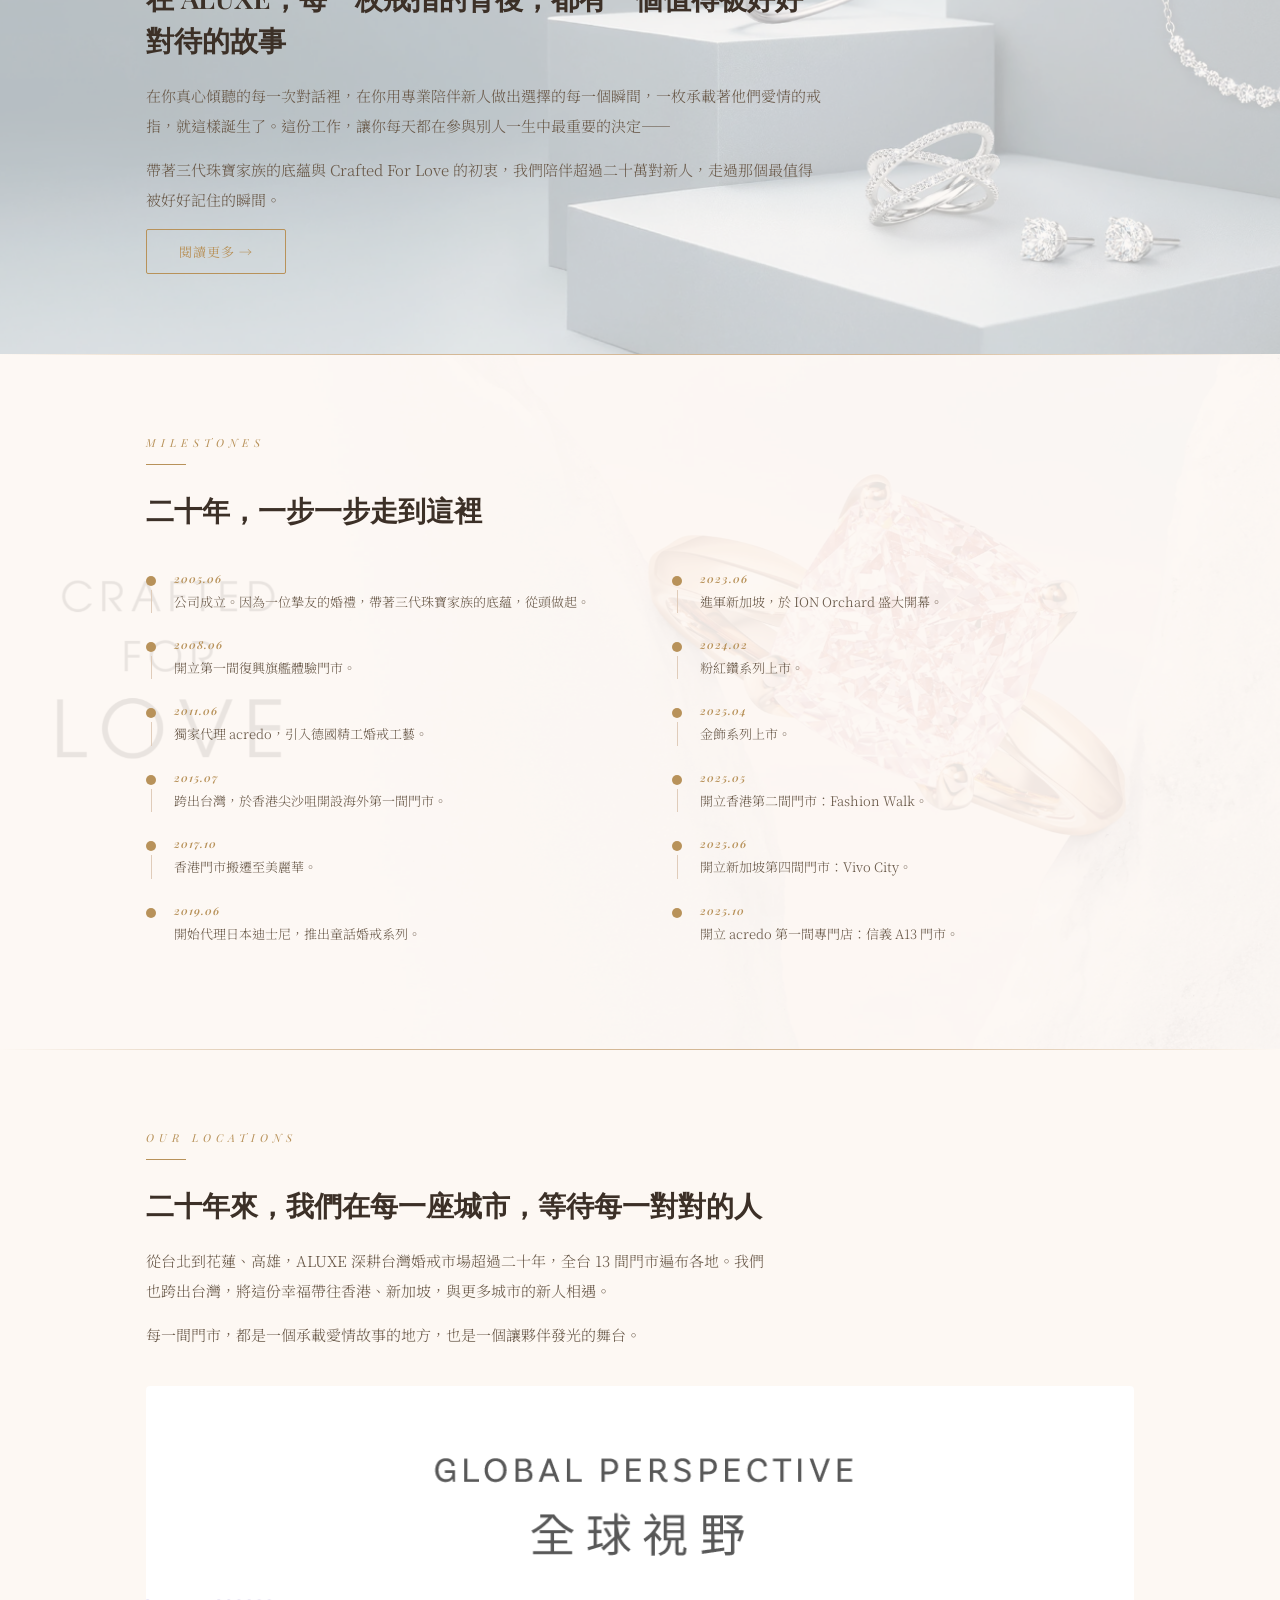
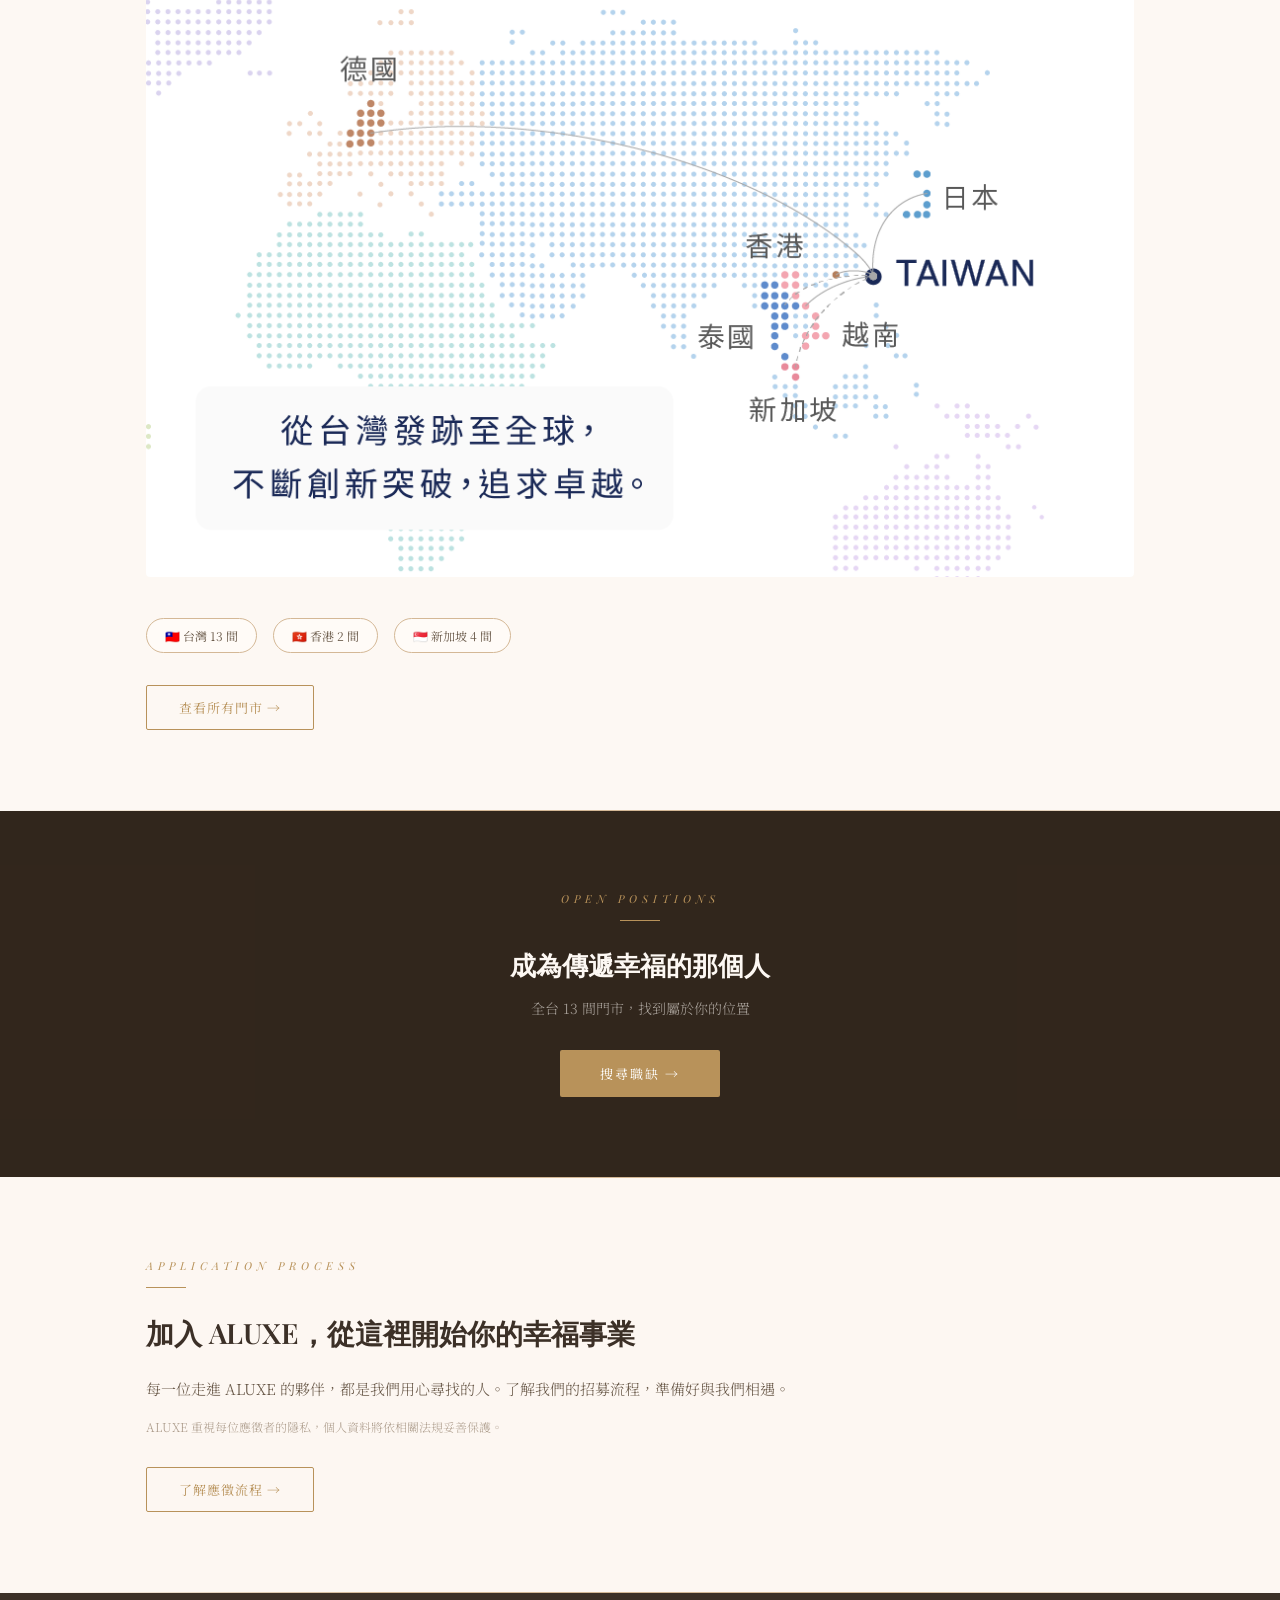
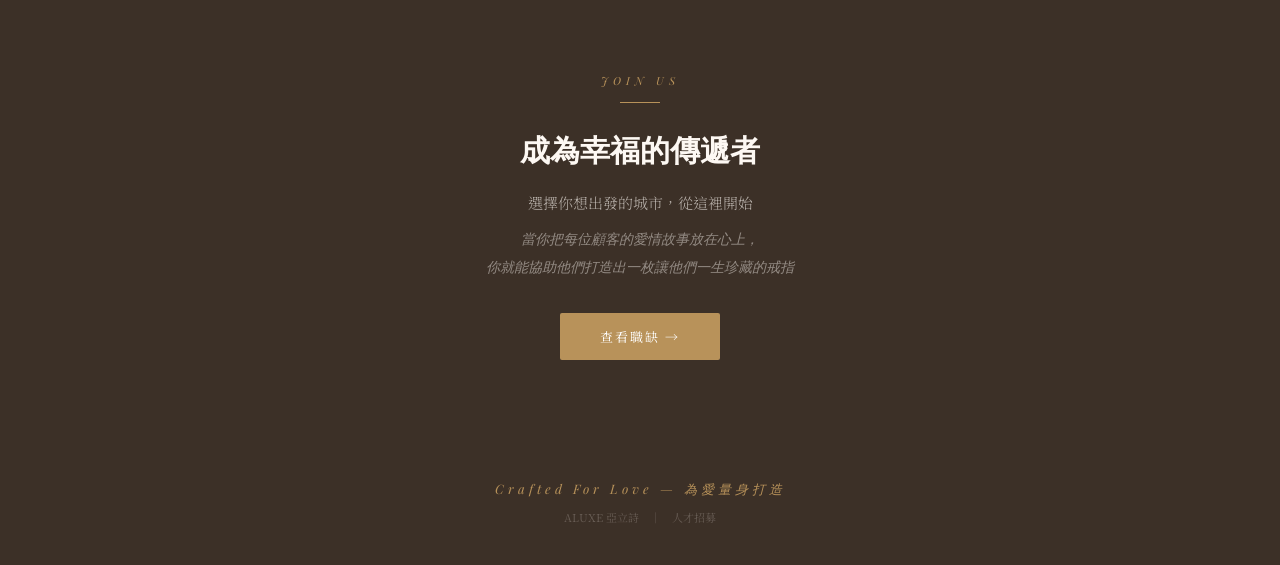
==== commit de371088: "Update index.html" ====
--- a/index.html
+++ b/index.html
@@ -72,7 +72,7 @@
 
 <!-- OUR STORY -->
 <section style="position:relative; overflow:hidden;">
-  <div style="position:absolute; inset:0; background:url('jewelry.jpg') center center / cover no-repeat;"></div>
+  <div style="position:absolute; inset:0; background:url('jewelry.png') center center / cover no-repeat;"></div>
   <div style="position:absolute; inset:0; background:rgba(253,248,243,0.67);"></div>
   <div class="sec-inner" style="position:relative; z-index:1;">
     <div class="stats-row">
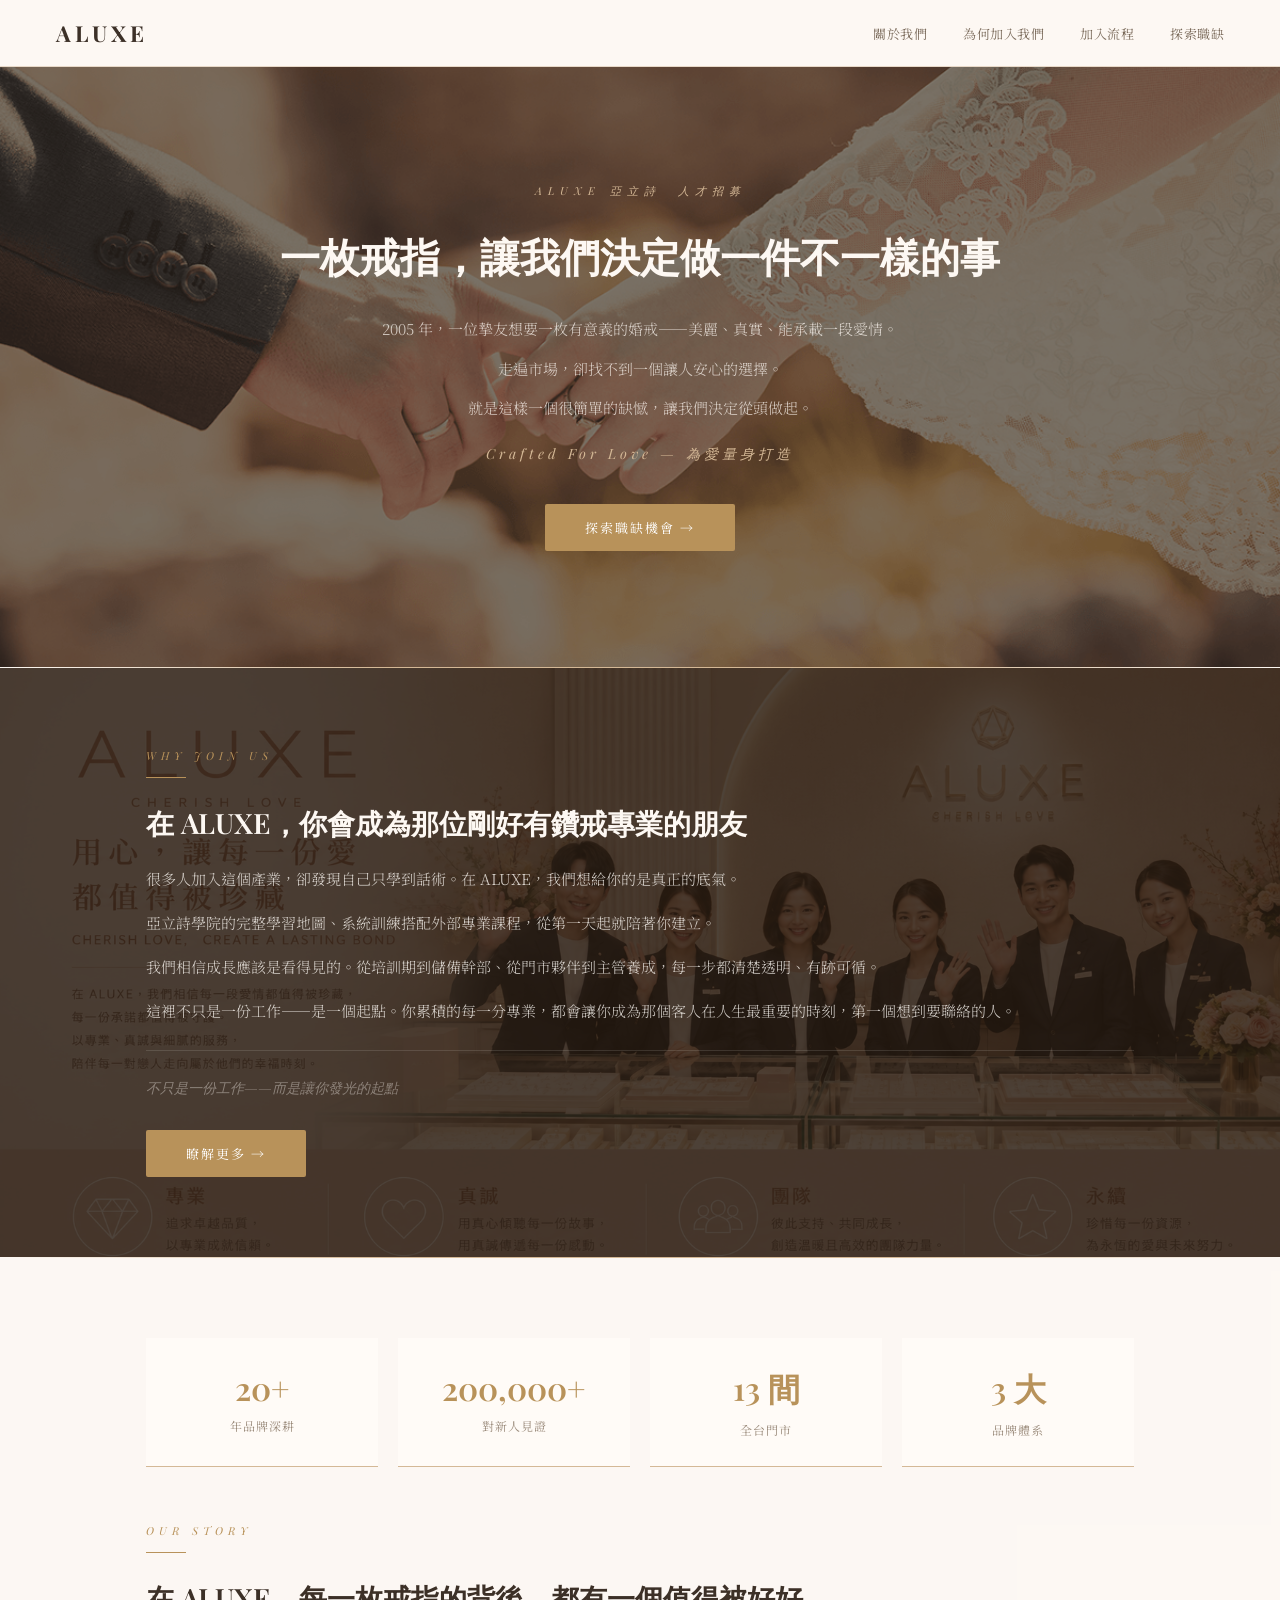
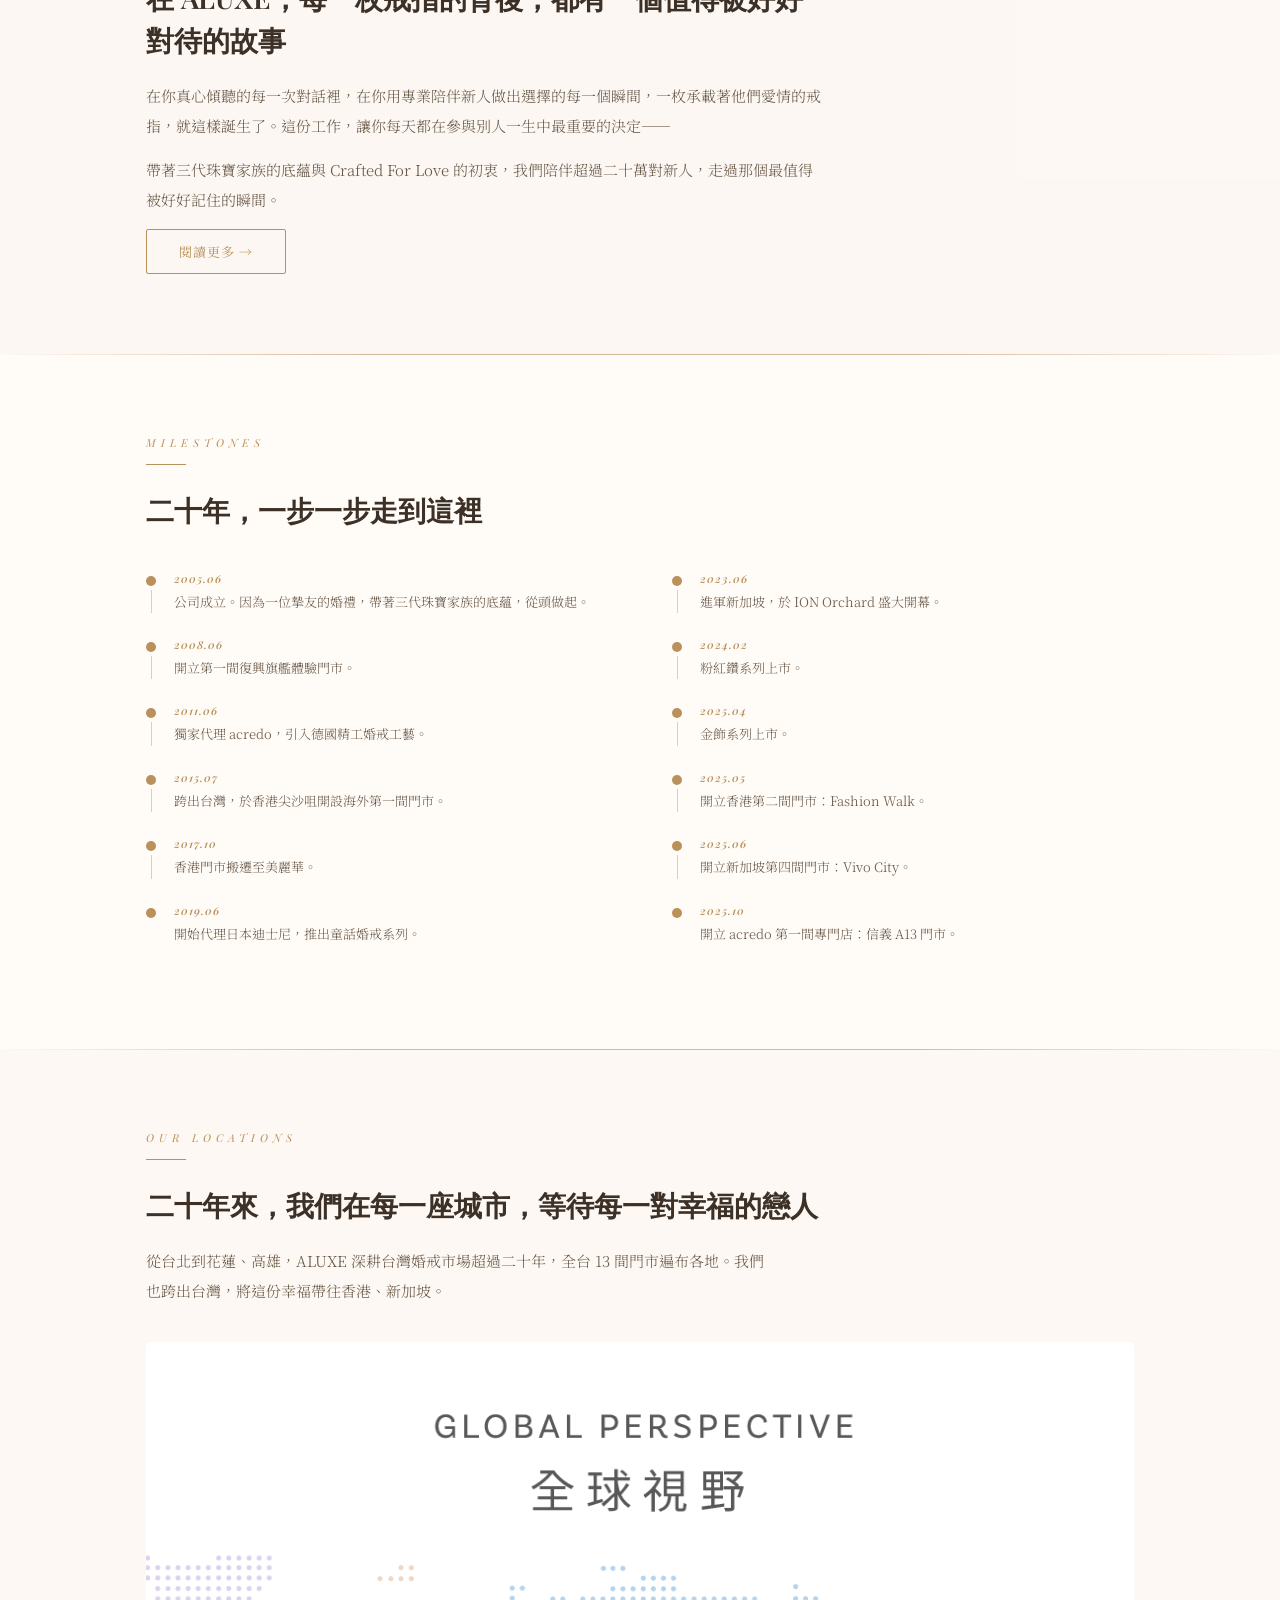
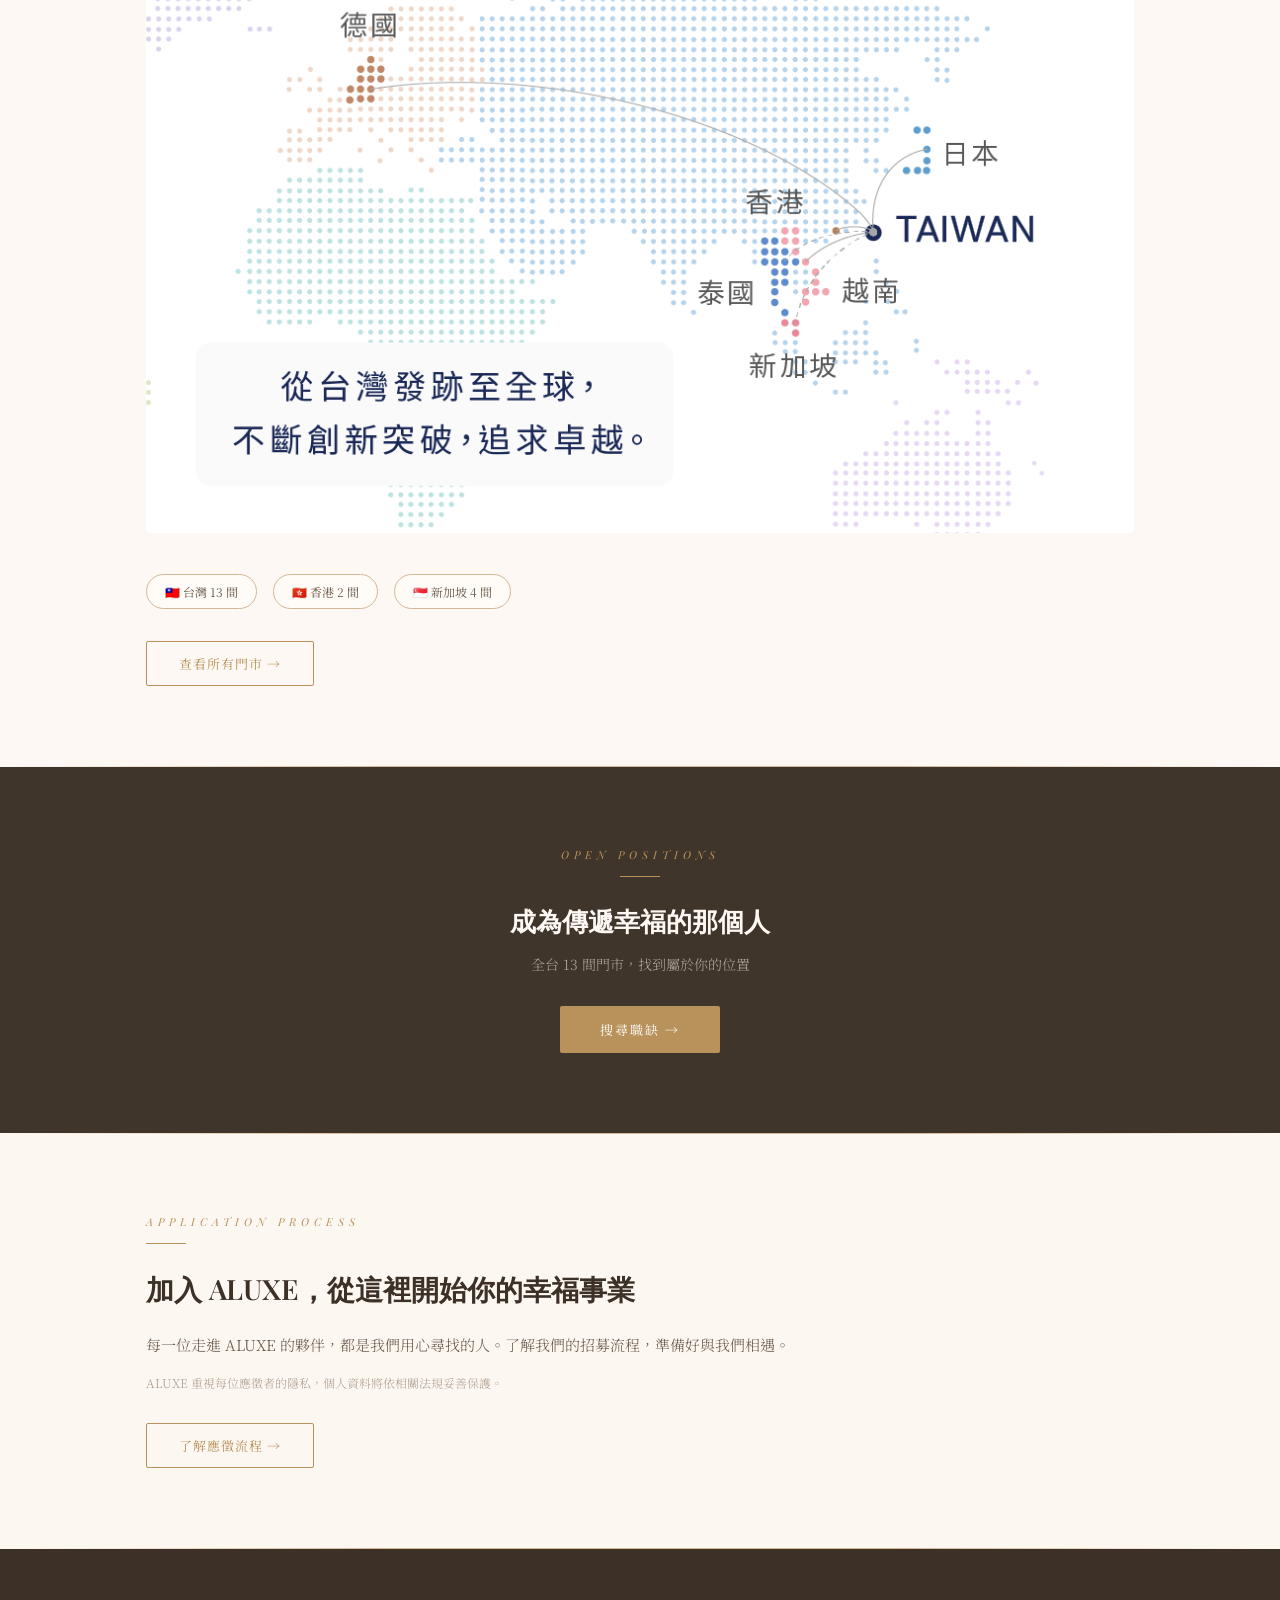
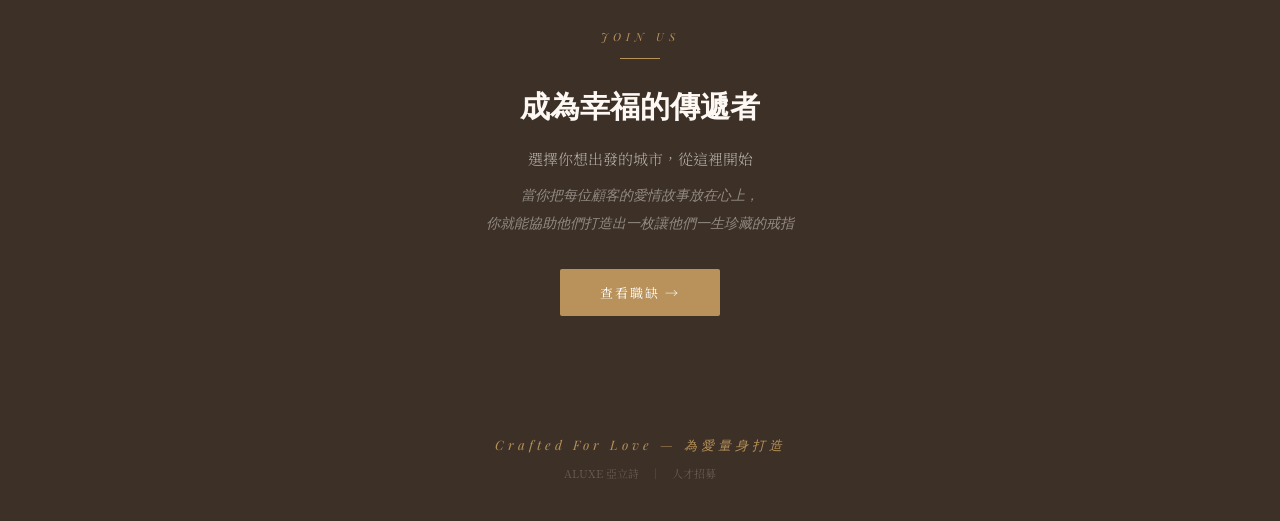
==== commit 2ebceede: "Rename index_8.html to index.html" ====
--- a/index.html
+++ b/index.html
@@ -72,7 +72,7 @@
 
 <!-- OUR STORY -->
 <section style="position:relative; overflow:hidden;">
-  <div style="position:absolute; inset:0; background:url('jewelry.png') center center / cover no-repeat;"></div>
+  <div style="position:absolute; inset:0; background:url('jewelry.jpg') center center / cover no-repeat;"></div>
   <div style="position:absolute; inset:0; background:rgba(253,248,243,0.67);"></div>
   <div class="sec-inner" style="position:relative; z-index:1;">
     <div class="stats-row">
@@ -95,10 +95,8 @@
 <div class="warm-divider"></div>
 
 <!-- MILESTONES -->
-<section style="position:relative; overflow:hidden;">
-  <div style="position:absolute; inset:0; background:url('milestone_bg.jpg') center center / cover no-repeat;"></div>
-  <div style="position:absolute; inset:0; background:rgba(253,248,243,0.92);"></div>
-  <div class="sec-inner" style="position:relative; z-index:1;">
+<section class="sec-white">
+  <div class="sec-inner">
     <div class="eyebrow">MILESTONES</div>
     <div class="rose-bar"></div>
     <h2 class="sec-title">二十年，一步一步走到這裡</h2>
@@ -130,9 +128,8 @@
   <div class="sec-inner">
     <div class="eyebrow">OUR LOCATIONS</div>
     <div class="rose-bar"></div>
-    <h2 class="sec-title">二十年來，我們在每一座城市，等待每一對對的人</h2>
-    <p class="sec-body" style="max-width:620px; margin-bottom:14px;">從台北到花蓮、高雄，ALUXE 深耕台灣婚戒市場超過二十年，全台 13 間門市遍布各地。我們也跨出台灣，將這份幸福帶往香港、新加坡，與更多城市的新人相遇。</p>
-    <p class="sec-body" style="max-width:620px; margin-bottom:36px;">每一間門市，都是一個承載愛情故事的地方，也是一個讓夥伴發光的舞台。</p>
+    <h2 class="sec-title">二十年來，我們在每一座城市，等待每一對幸福的戀人</h2>
+    <p class="sec-body" style="max-width:620px; margin-bottom:36px;">從台北到花蓮、高雄，ALUXE 深耕台灣婚戒市場超過二十年，全台 13 間門市遍布各地。我們也跨出台灣，將這份幸福帶往香港、新加坡。</p>
     <img src="全球化區塊_中文_MOBILE版.png" alt="ALUXE 全球據點" style="width:100%; border-radius:4px; margin-bottom:36px;">
     <div class="loc-row">
       <span class="loc-tag">🇹🇼 台灣 13 間</span>
@@ -150,7 +147,7 @@
 <!-- OPEN POSITIONS CTA -->
 <section class="cta-block" style="position:relative; overflow:hidden;">
   <div style="position:absolute; inset:0; background:url('20180320_0213.jpg') center center / cover no-repeat;"></div>
-  <div style="position:absolute; inset:0; background:rgba(40,28,18,0.82);"></div>
+  <div style="position:absolute; inset:0; background:rgba(40,28,18,0.55);"></div>
   <div class="sec-inner cta-inner">
     <div class="eyebrow">OPEN POSITIONS</div>
     <div class="rose-bar" style="margin:0 auto 24px;"></div>
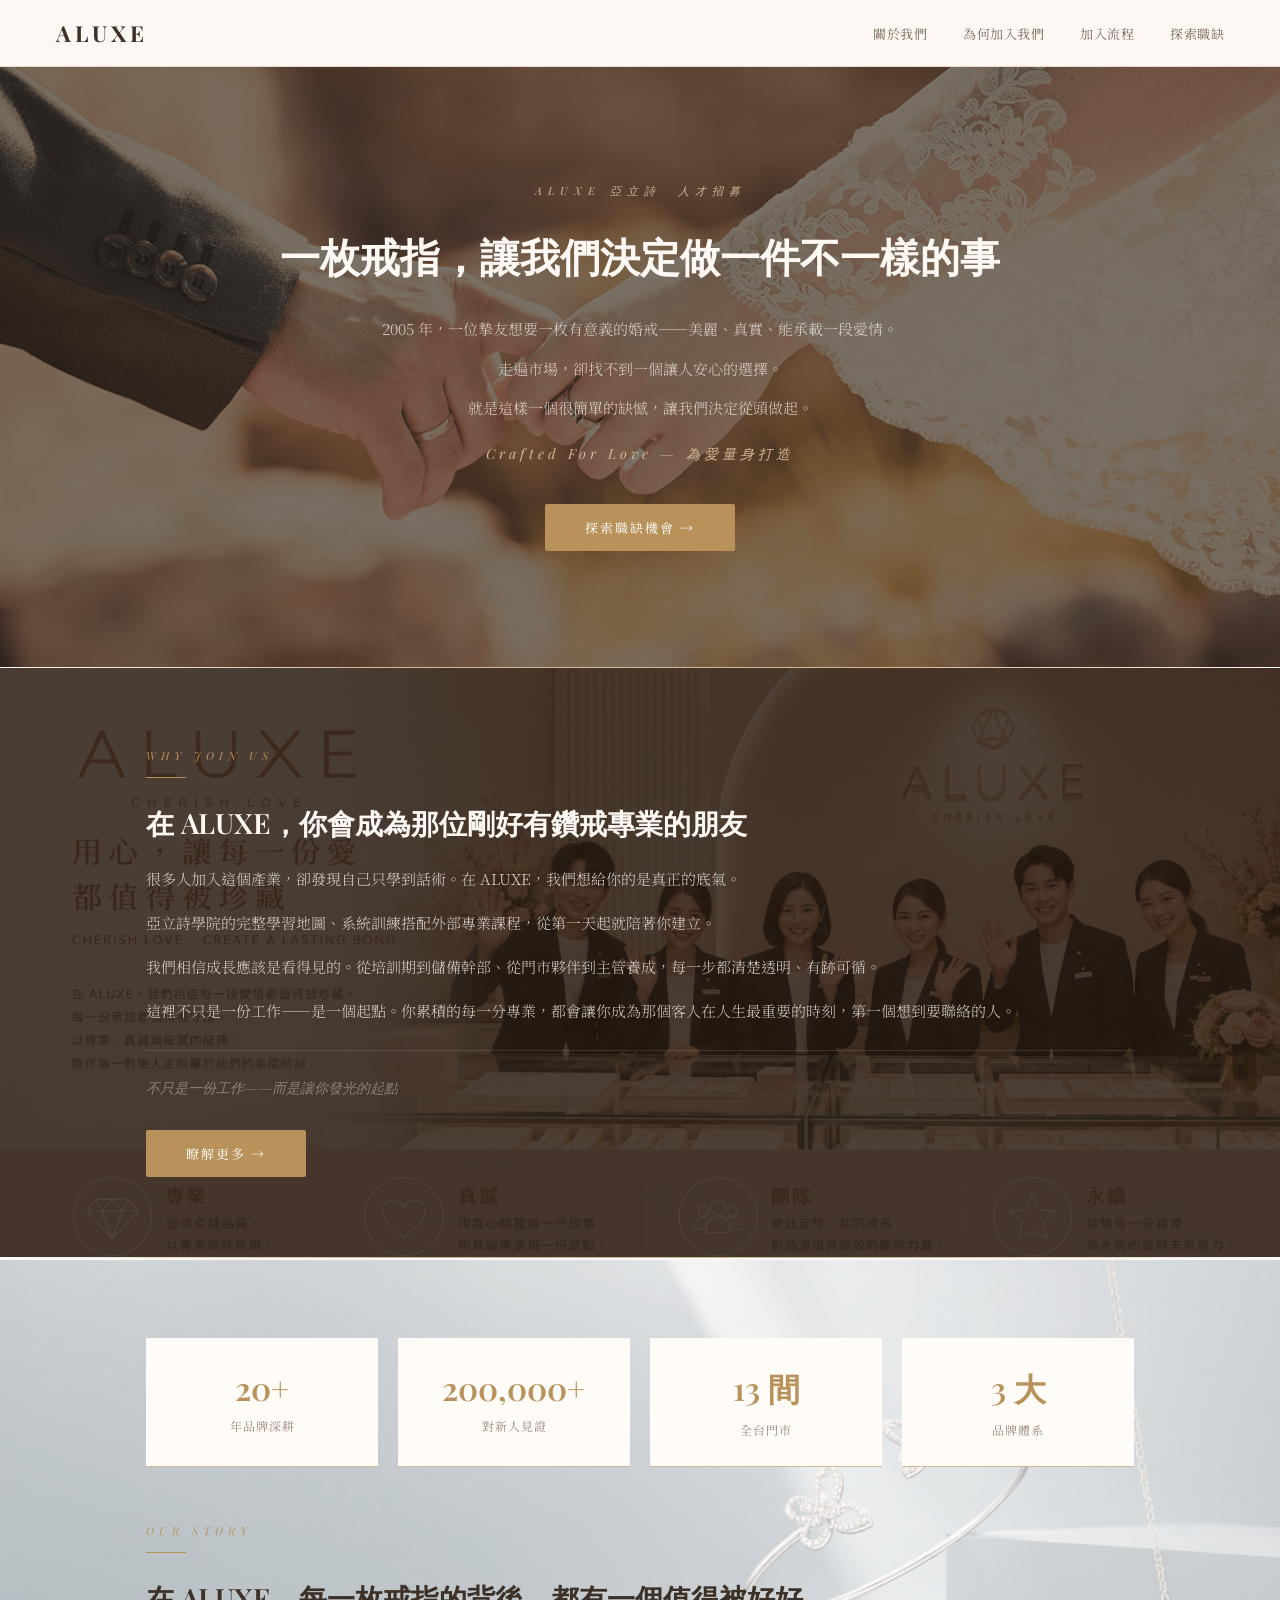
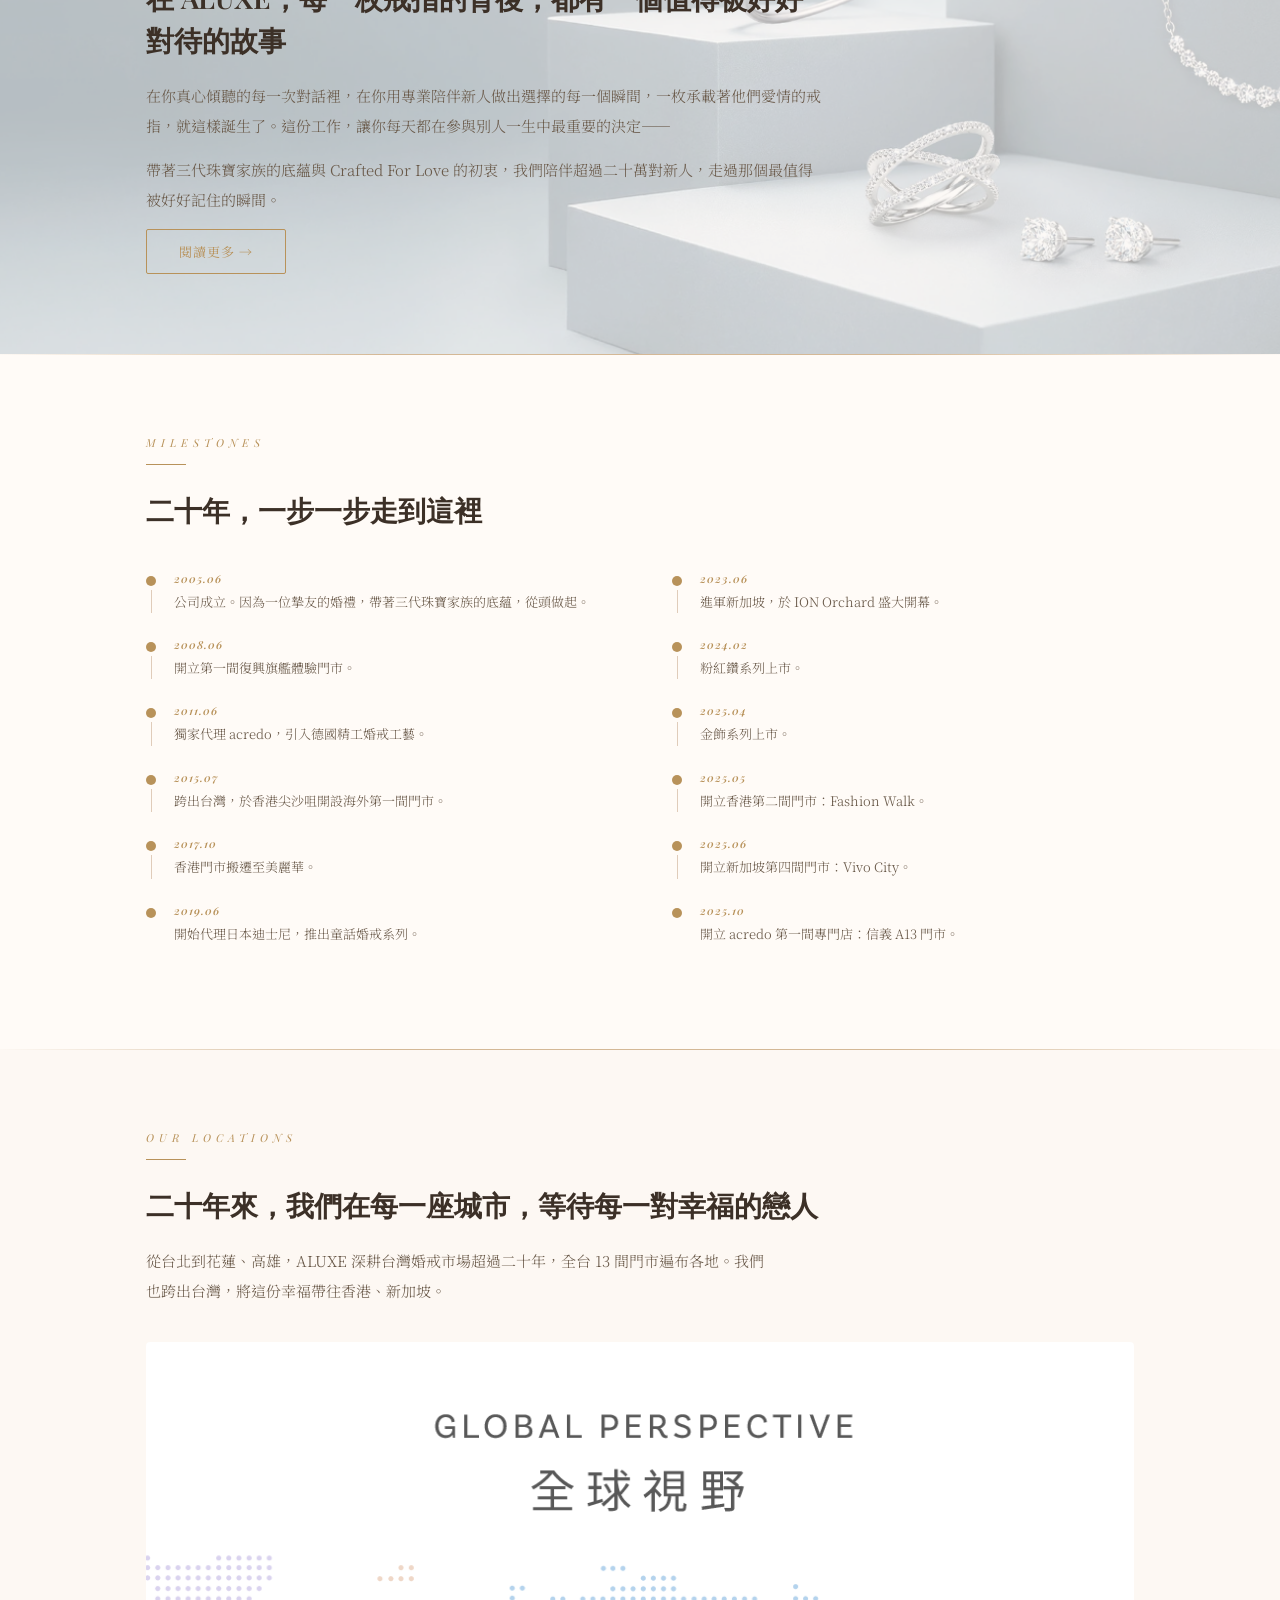
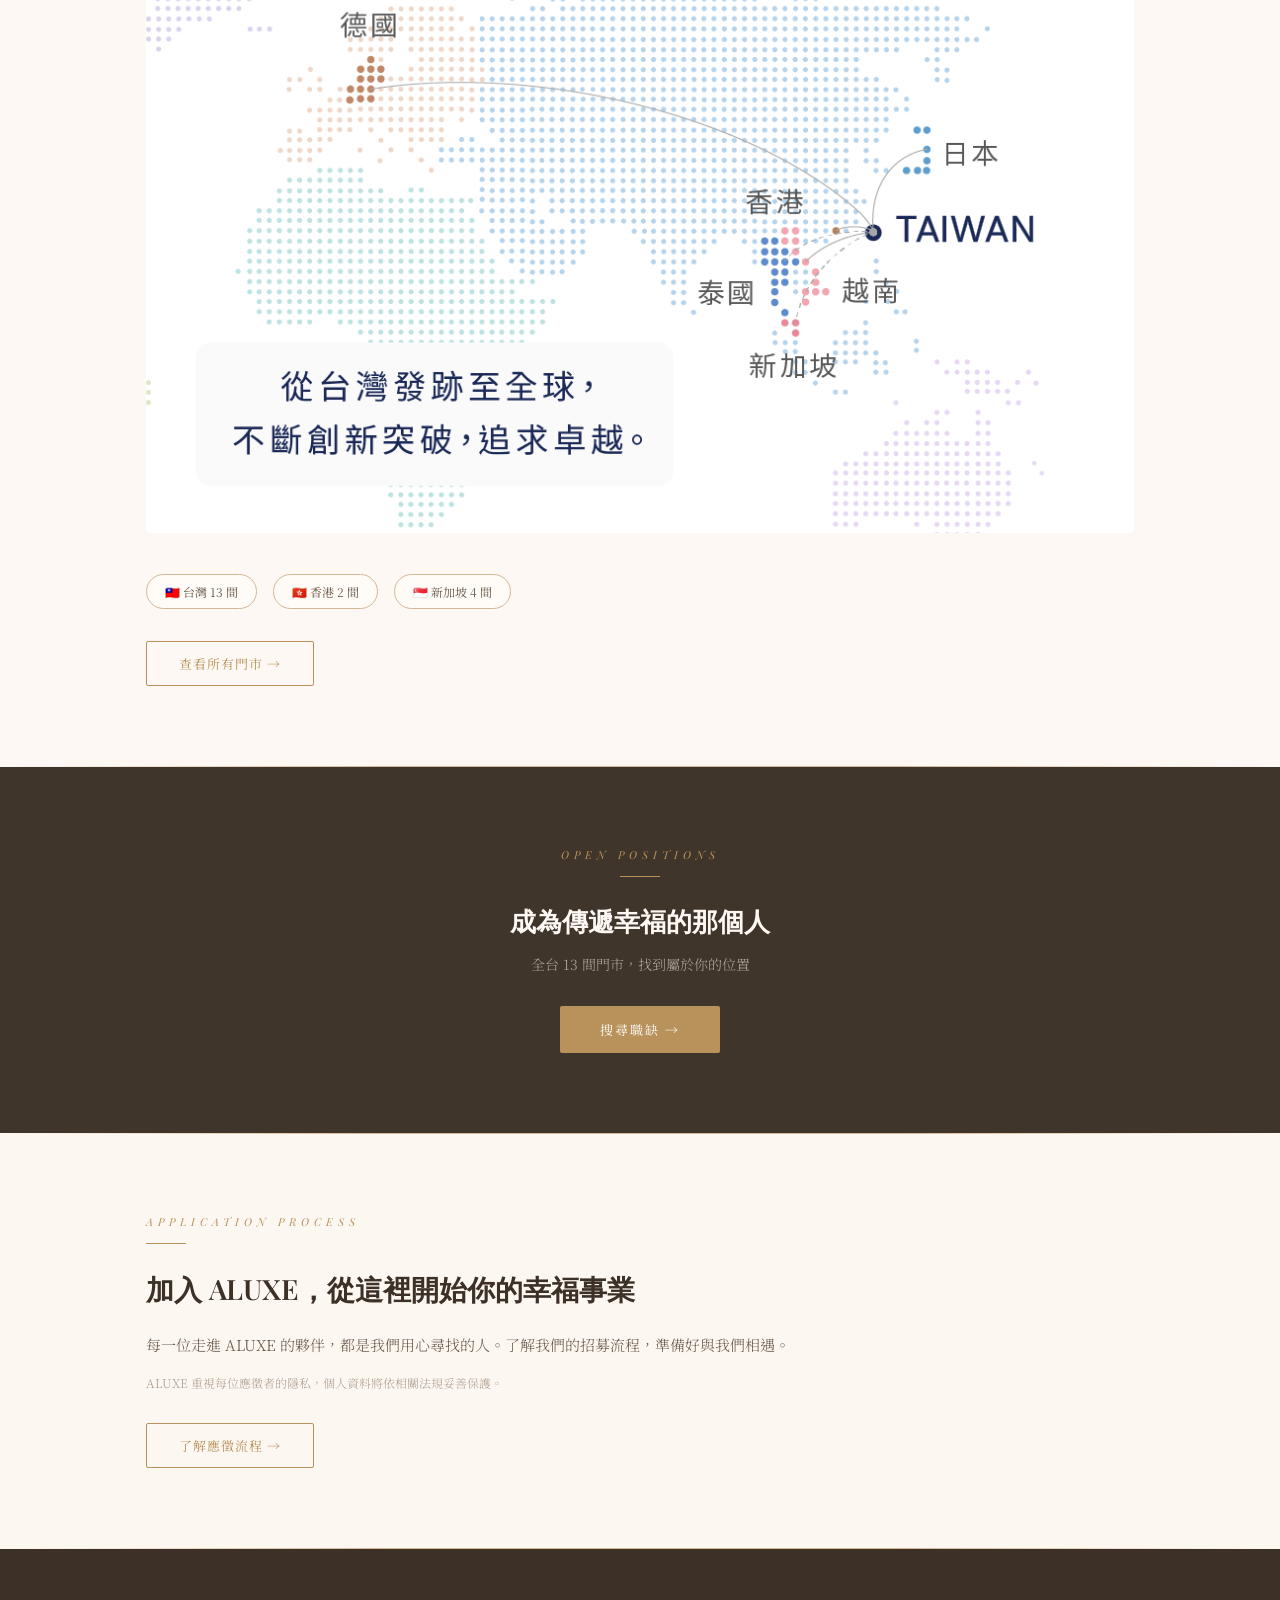
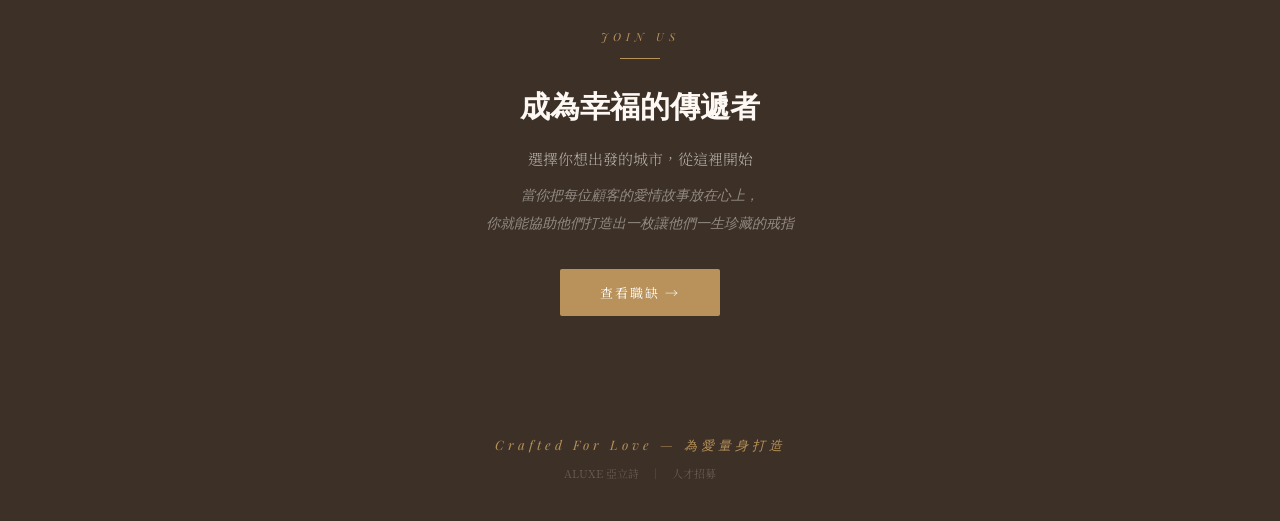
==== commit 61f07bda: "Update index.html" ====
--- a/index.html
+++ b/index.html
@@ -72,7 +72,7 @@
 
 <!-- OUR STORY -->
 <section style="position:relative; overflow:hidden;">
-  <div style="position:absolute; inset:0; background:url('jewelry.jpg') center center / cover no-repeat;"></div>
+  <div style="position:absolute; inset:0; background:url('jewelry.png') center center / cover no-repeat;"></div>
   <div style="position:absolute; inset:0; background:rgba(253,248,243,0.67);"></div>
   <div class="sec-inner" style="position:relative; z-index:1;">
     <div class="stats-row">
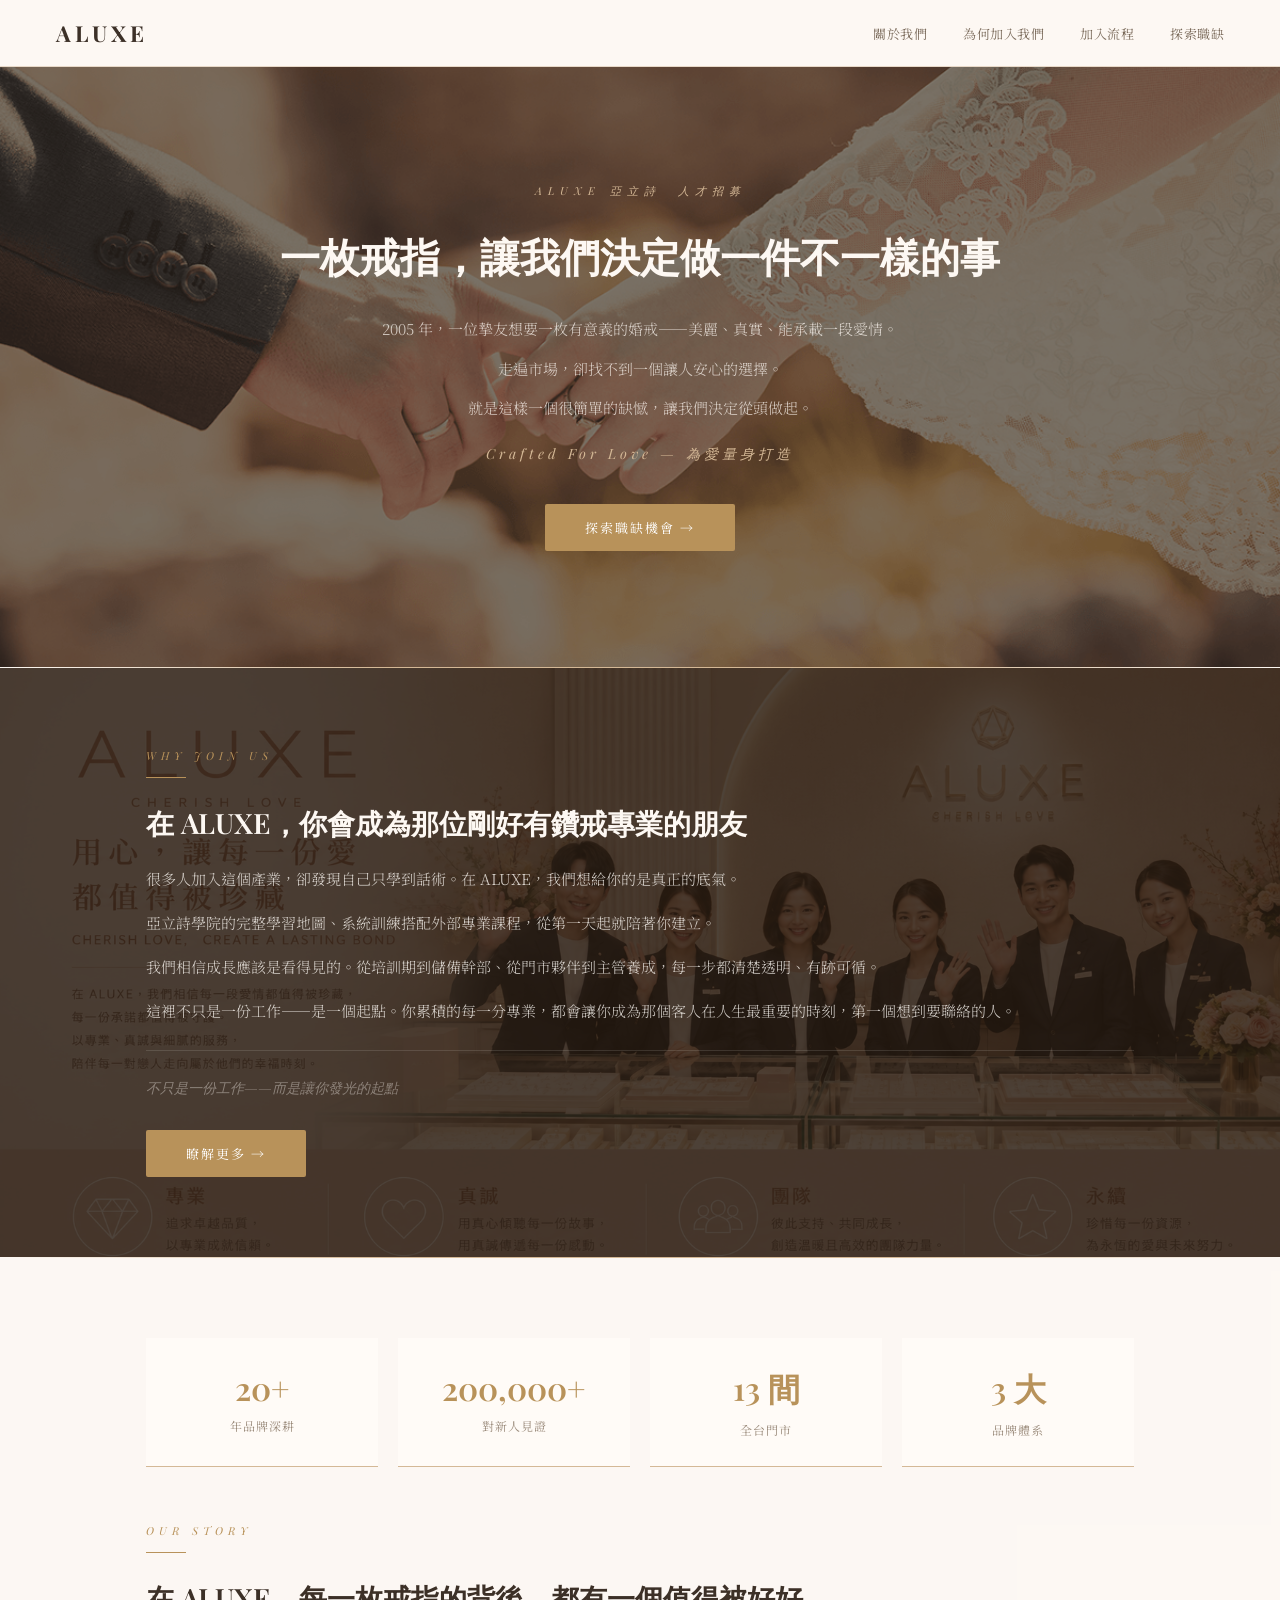
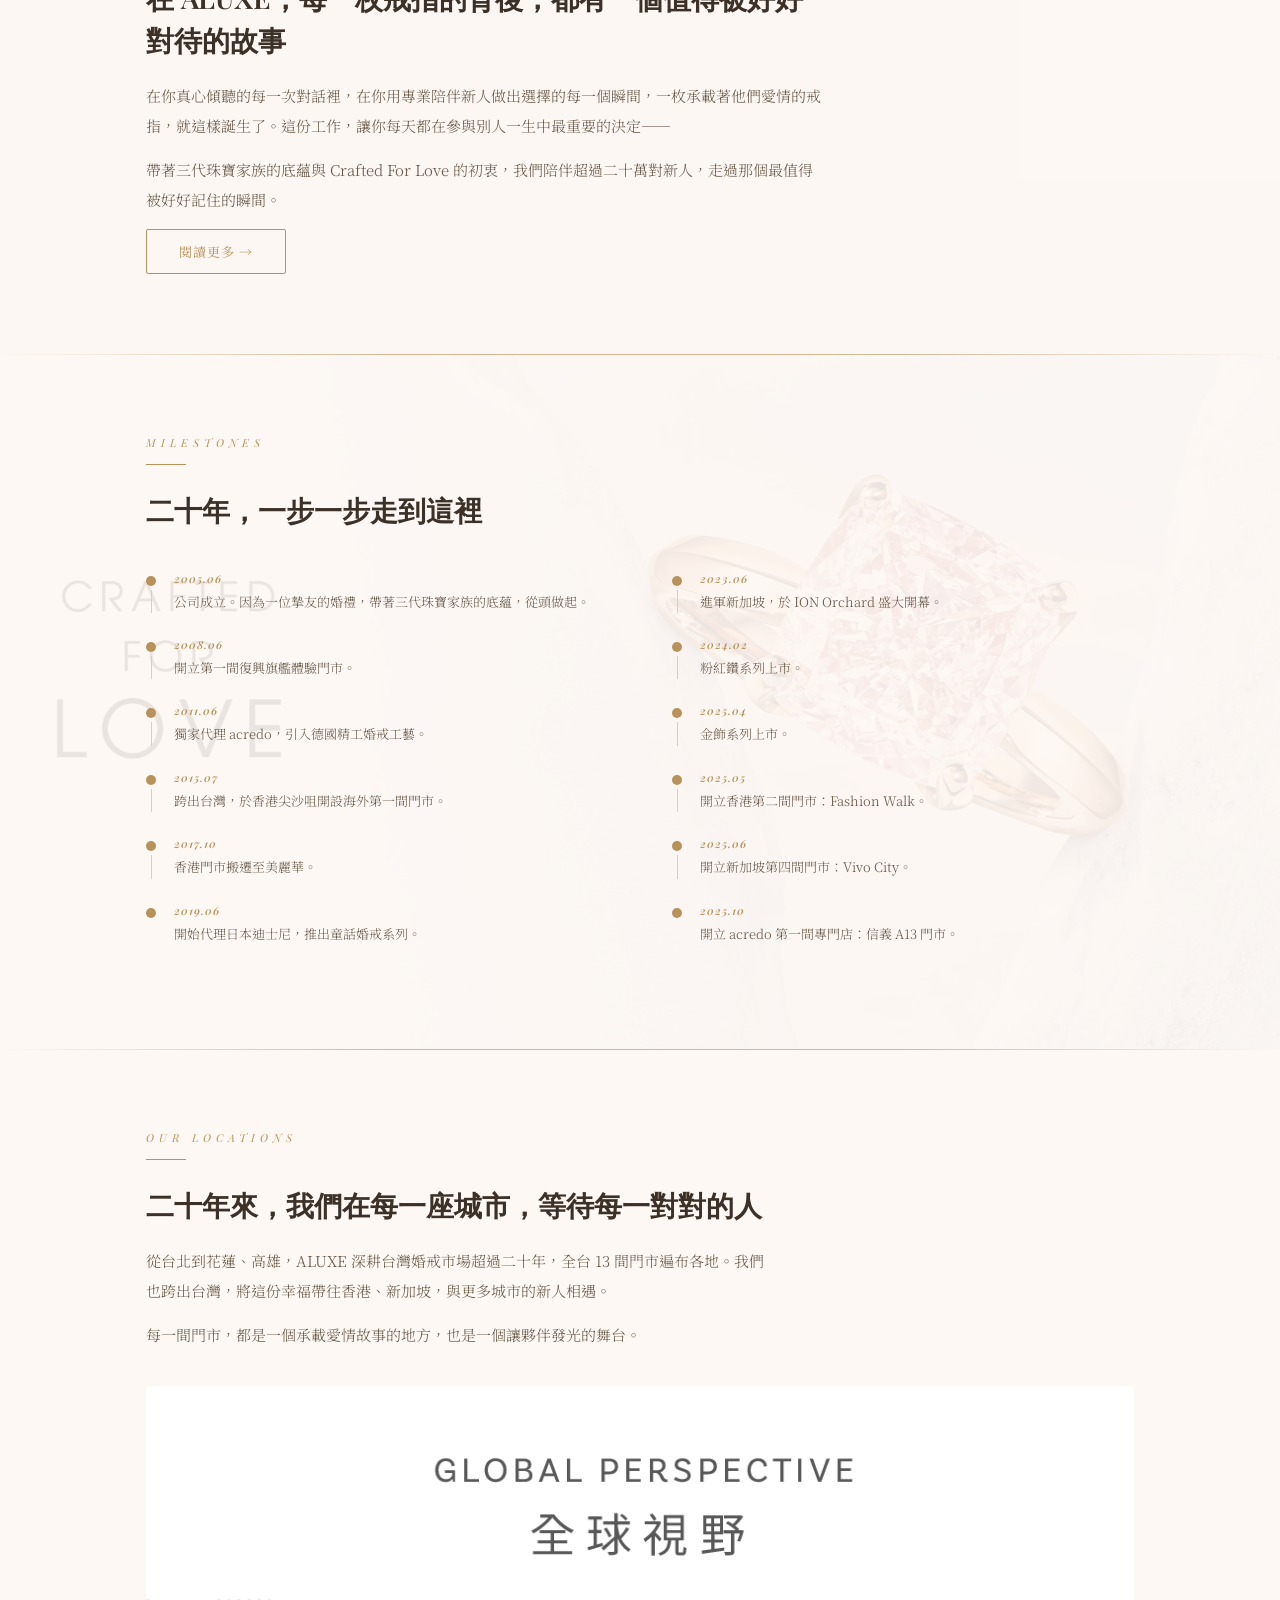
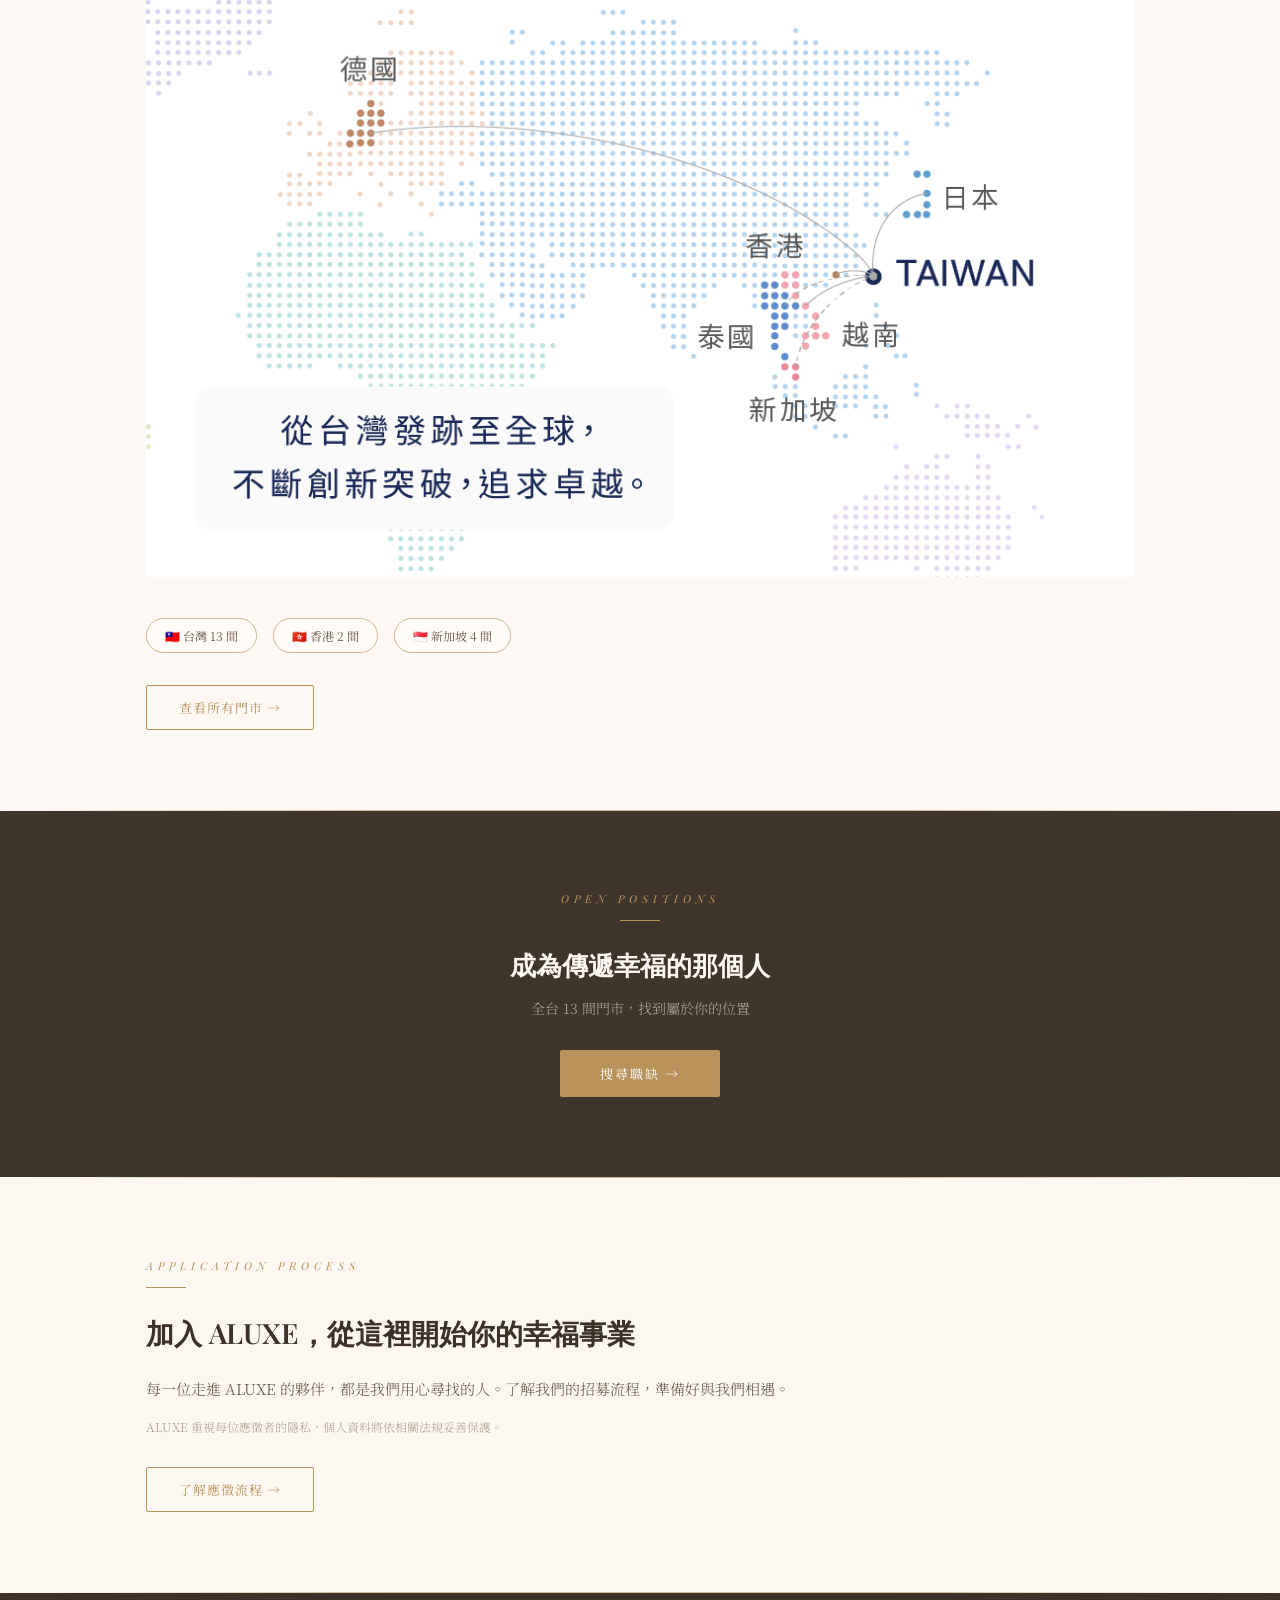
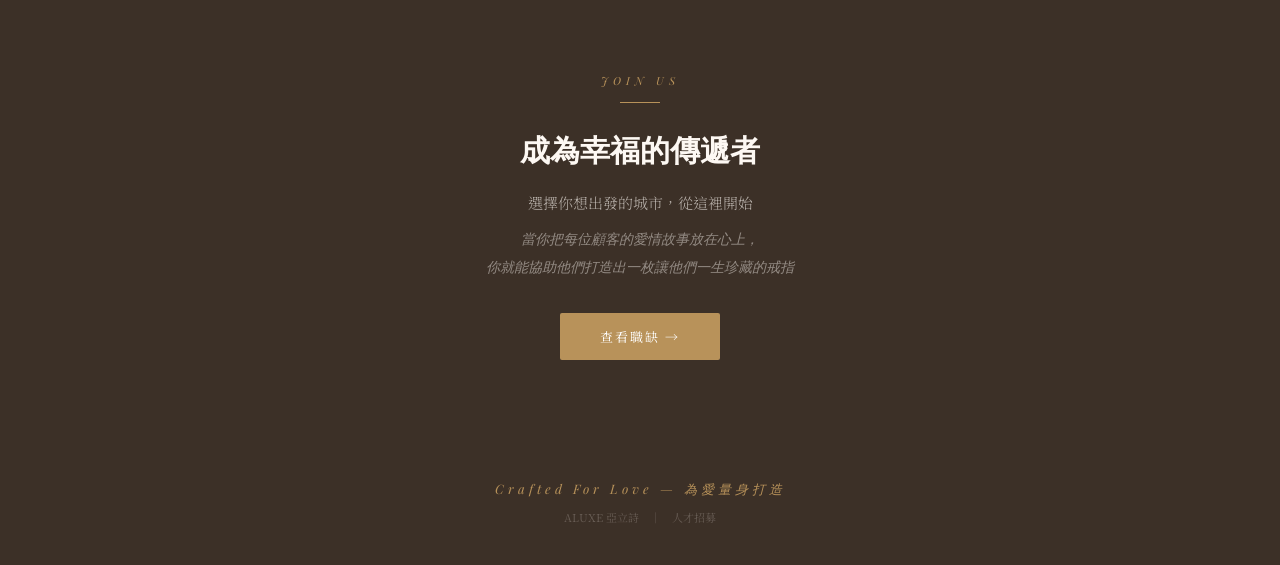
==== commit 9f88cda9: "Rename index_10.html to index.html" ====
--- a/index.html
+++ b/index.html
@@ -72,7 +72,7 @@
 
 <!-- OUR STORY -->
 <section style="position:relative; overflow:hidden;">
-  <div style="position:absolute; inset:0; background:url('jewelry.png') center center / cover no-repeat;"></div>
+  <div style="position:absolute; inset:0; background:url('jewelry.jpg') center center / cover no-repeat;"></div>
   <div style="position:absolute; inset:0; background:rgba(253,248,243,0.67);"></div>
   <div class="sec-inner" style="position:relative; z-index:1;">
     <div class="stats-row">
@@ -95,8 +95,10 @@
 <div class="warm-divider"></div>
 
 <!-- MILESTONES -->
-<section class="sec-white">
-  <div class="sec-inner">
+<section style="position:relative; overflow:hidden;">
+  <div style="position:absolute; inset:0; background:url('milestone_bg.jpg') center center / cover no-repeat;"></div>
+  <div style="position:absolute; inset:0; background:rgba(253,248,243,0.92);"></div>
+  <div class="sec-inner" style="position:relative; z-index:1;">
     <div class="eyebrow">MILESTONES</div>
     <div class="rose-bar"></div>
     <h2 class="sec-title">二十年，一步一步走到這裡</h2>
@@ -128,8 +130,9 @@
   <div class="sec-inner">
     <div class="eyebrow">OUR LOCATIONS</div>
     <div class="rose-bar"></div>
-    <h2 class="sec-title">二十年來，我們在每一座城市，等待每一對幸福的戀人</h2>
-    <p class="sec-body" style="max-width:620px; margin-bottom:36px;">從台北到花蓮、高雄，ALUXE 深耕台灣婚戒市場超過二十年，全台 13 間門市遍布各地。我們也跨出台灣，將這份幸福帶往香港、新加坡。</p>
+    <h2 class="sec-title">二十年來，我們在每一座城市，等待每一對對的人</h2>
+    <p class="sec-body" style="max-width:620px; margin-bottom:14px;">從台北到花蓮、高雄，ALUXE 深耕台灣婚戒市場超過二十年，全台 13 間門市遍布各地。我們也跨出台灣，將這份幸福帶往香港、新加坡，與更多城市的新人相遇。</p>
+    <p class="sec-body" style="max-width:620px; margin-bottom:36px;">每一間門市，都是一個承載愛情故事的地方，也是一個讓夥伴發光的舞台。</p>
     <img src="全球化區塊_中文_MOBILE版.png" alt="ALUXE 全球據點" style="width:100%; border-radius:4px; margin-bottom:36px;">
     <div class="loc-row">
       <span class="loc-tag">🇹🇼 台灣 13 間</span>
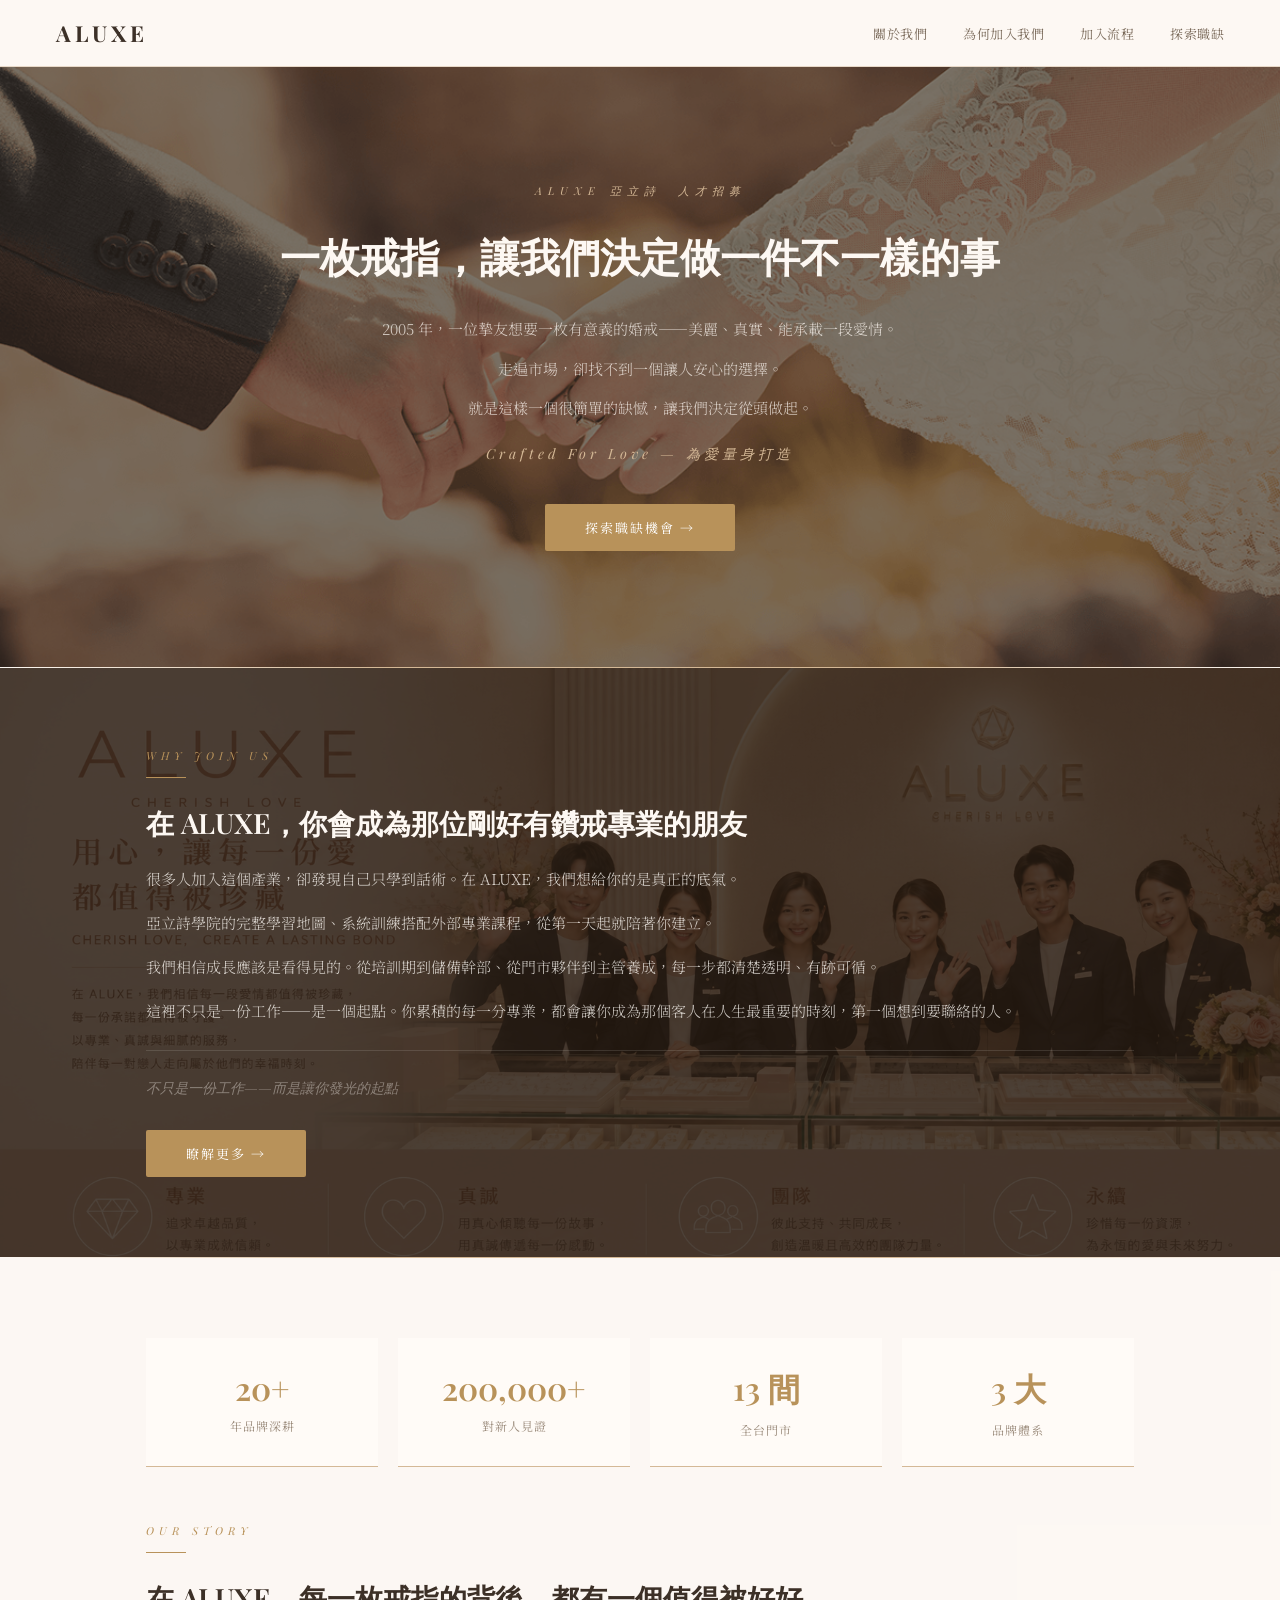
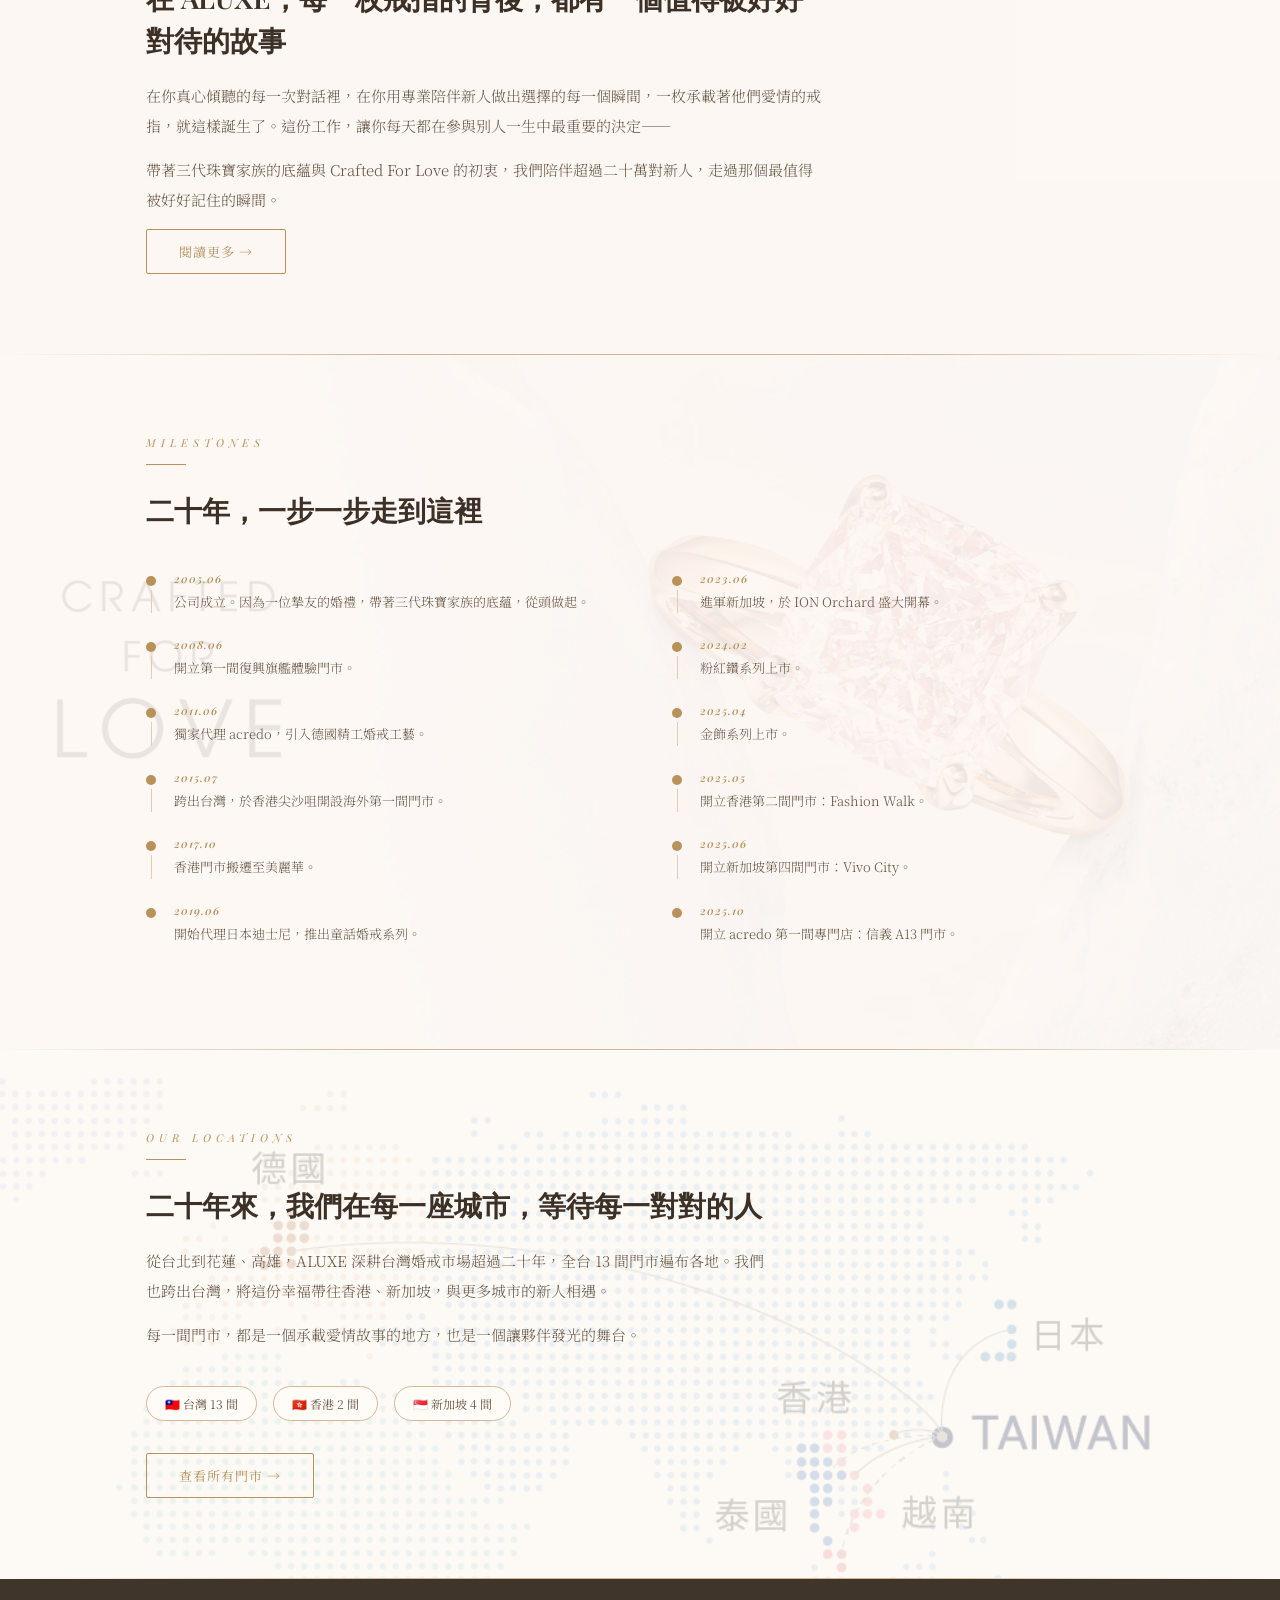
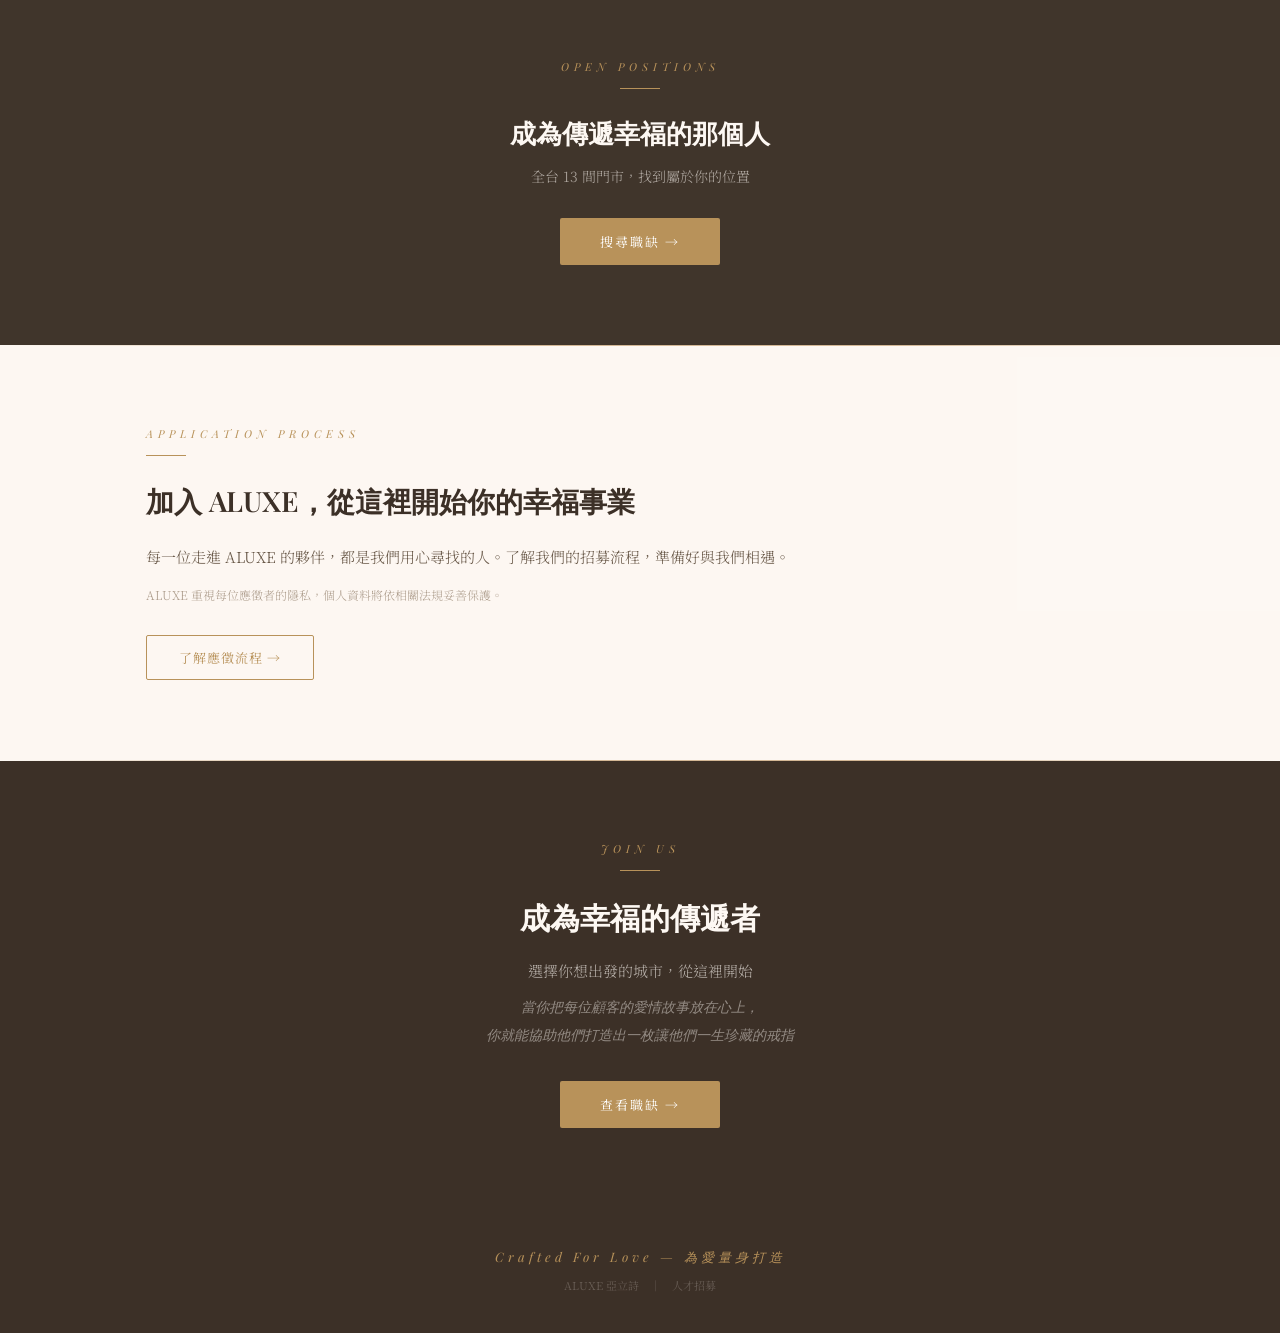
==== commit 8d2dcbdf: "Rename index_11.html to index.html" ====
--- a/index.html
+++ b/index.html
@@ -126,14 +126,15 @@
 <div class="warm-divider"></div>
 
 <!-- OUR LOCATIONS -->
-<section class="sec-cream">
-  <div class="sec-inner">
+<section style="position:relative; overflow:hidden; min-height:480px;">
+  <div style="position:absolute; inset:0; background:url('全球化區塊_中文_MOBILE版.png') center center / cover no-repeat;"></div>
+  <div style="position:absolute; inset:0; background:rgba(253,248,243,0.75);"></div>
+  <div class="sec-inner" style="position:relative; z-index:1;">
     <div class="eyebrow">OUR LOCATIONS</div>
     <div class="rose-bar"></div>
     <h2 class="sec-title">二十年來，我們在每一座城市，等待每一對對的人</h2>
     <p class="sec-body" style="max-width:620px; margin-bottom:14px;">從台北到花蓮、高雄，ALUXE 深耕台灣婚戒市場超過二十年，全台 13 間門市遍布各地。我們也跨出台灣，將這份幸福帶往香港、新加坡，與更多城市的新人相遇。</p>
     <p class="sec-body" style="max-width:620px; margin-bottom:36px;">每一間門市，都是一個承載愛情故事的地方，也是一個讓夥伴發光的舞台。</p>
-    <img src="全球化區塊_中文_MOBILE版.png" alt="ALUXE 全球據點" style="width:100%; border-radius:4px; margin-bottom:36px;">
     <div class="loc-row">
       <span class="loc-tag">🇹🇼 台灣 13 間</span>
       <span class="loc-tag">🇭🇰 香港 2 間</span>
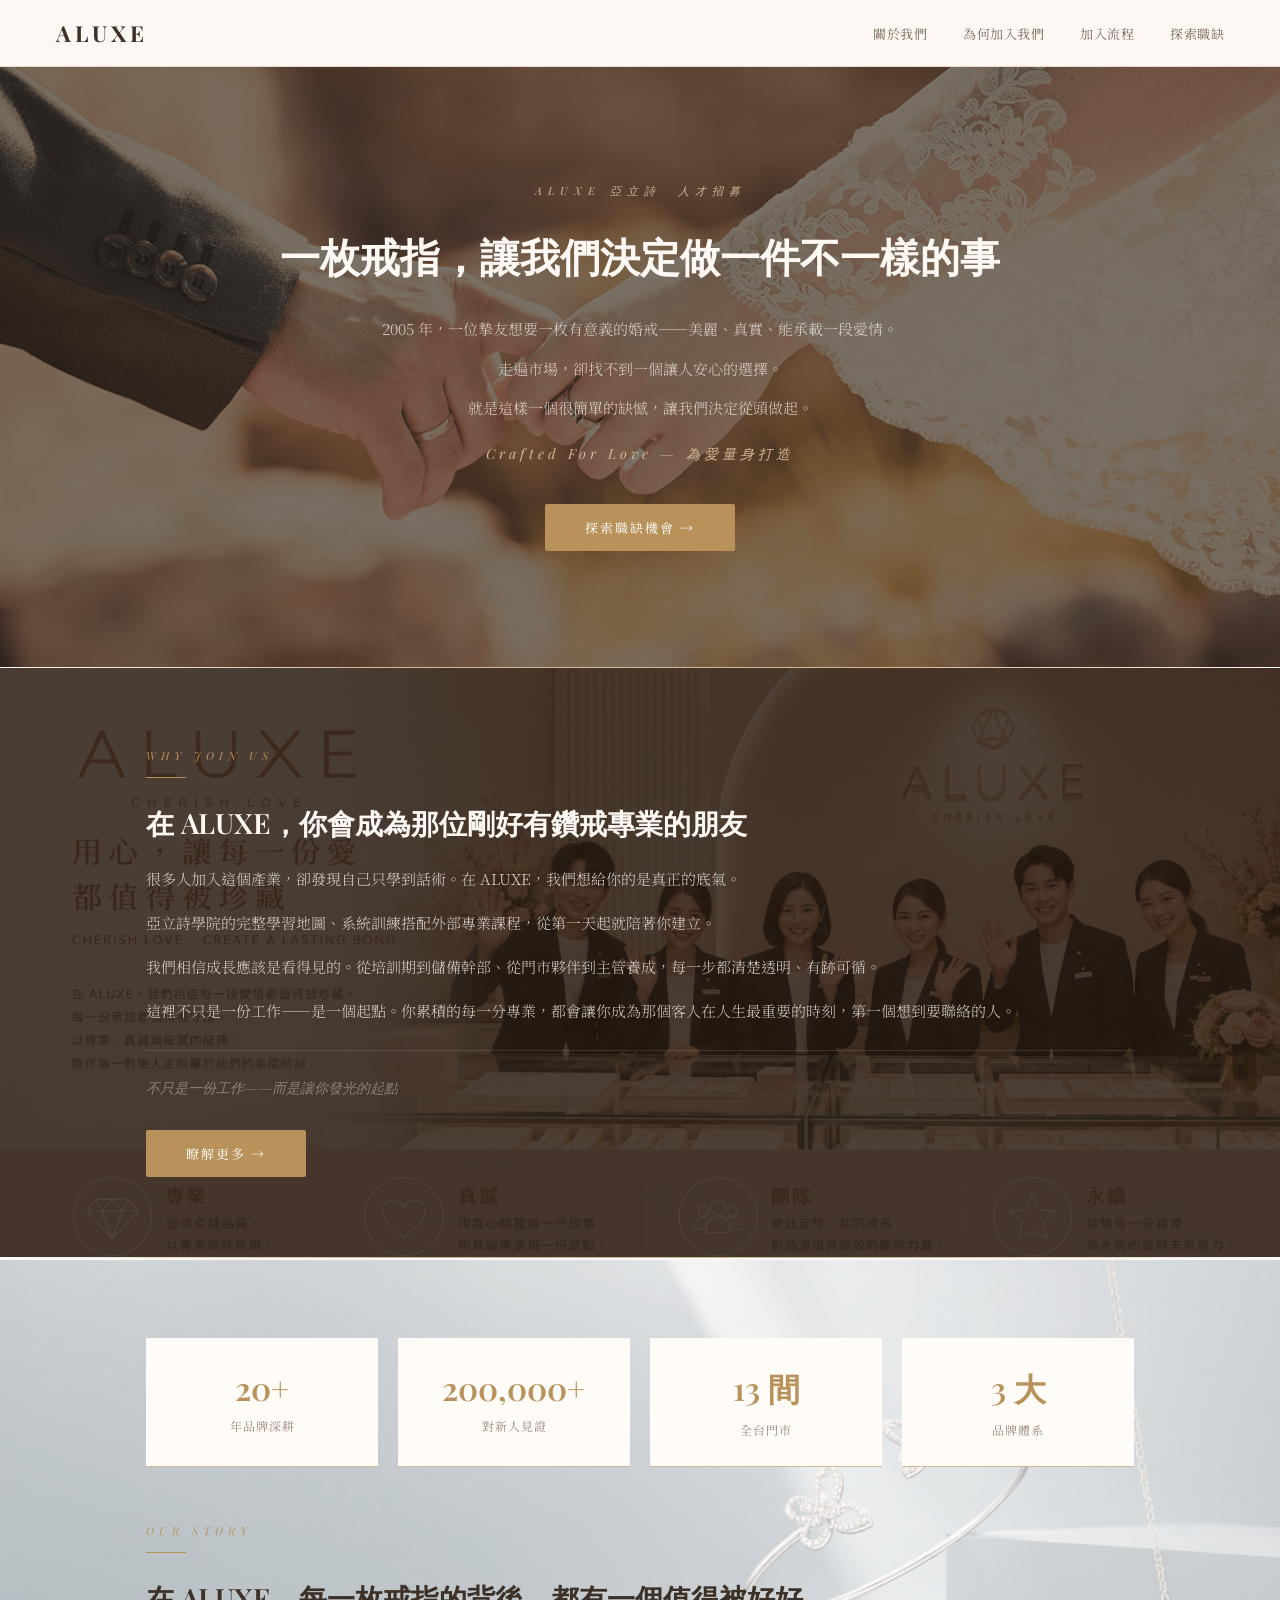
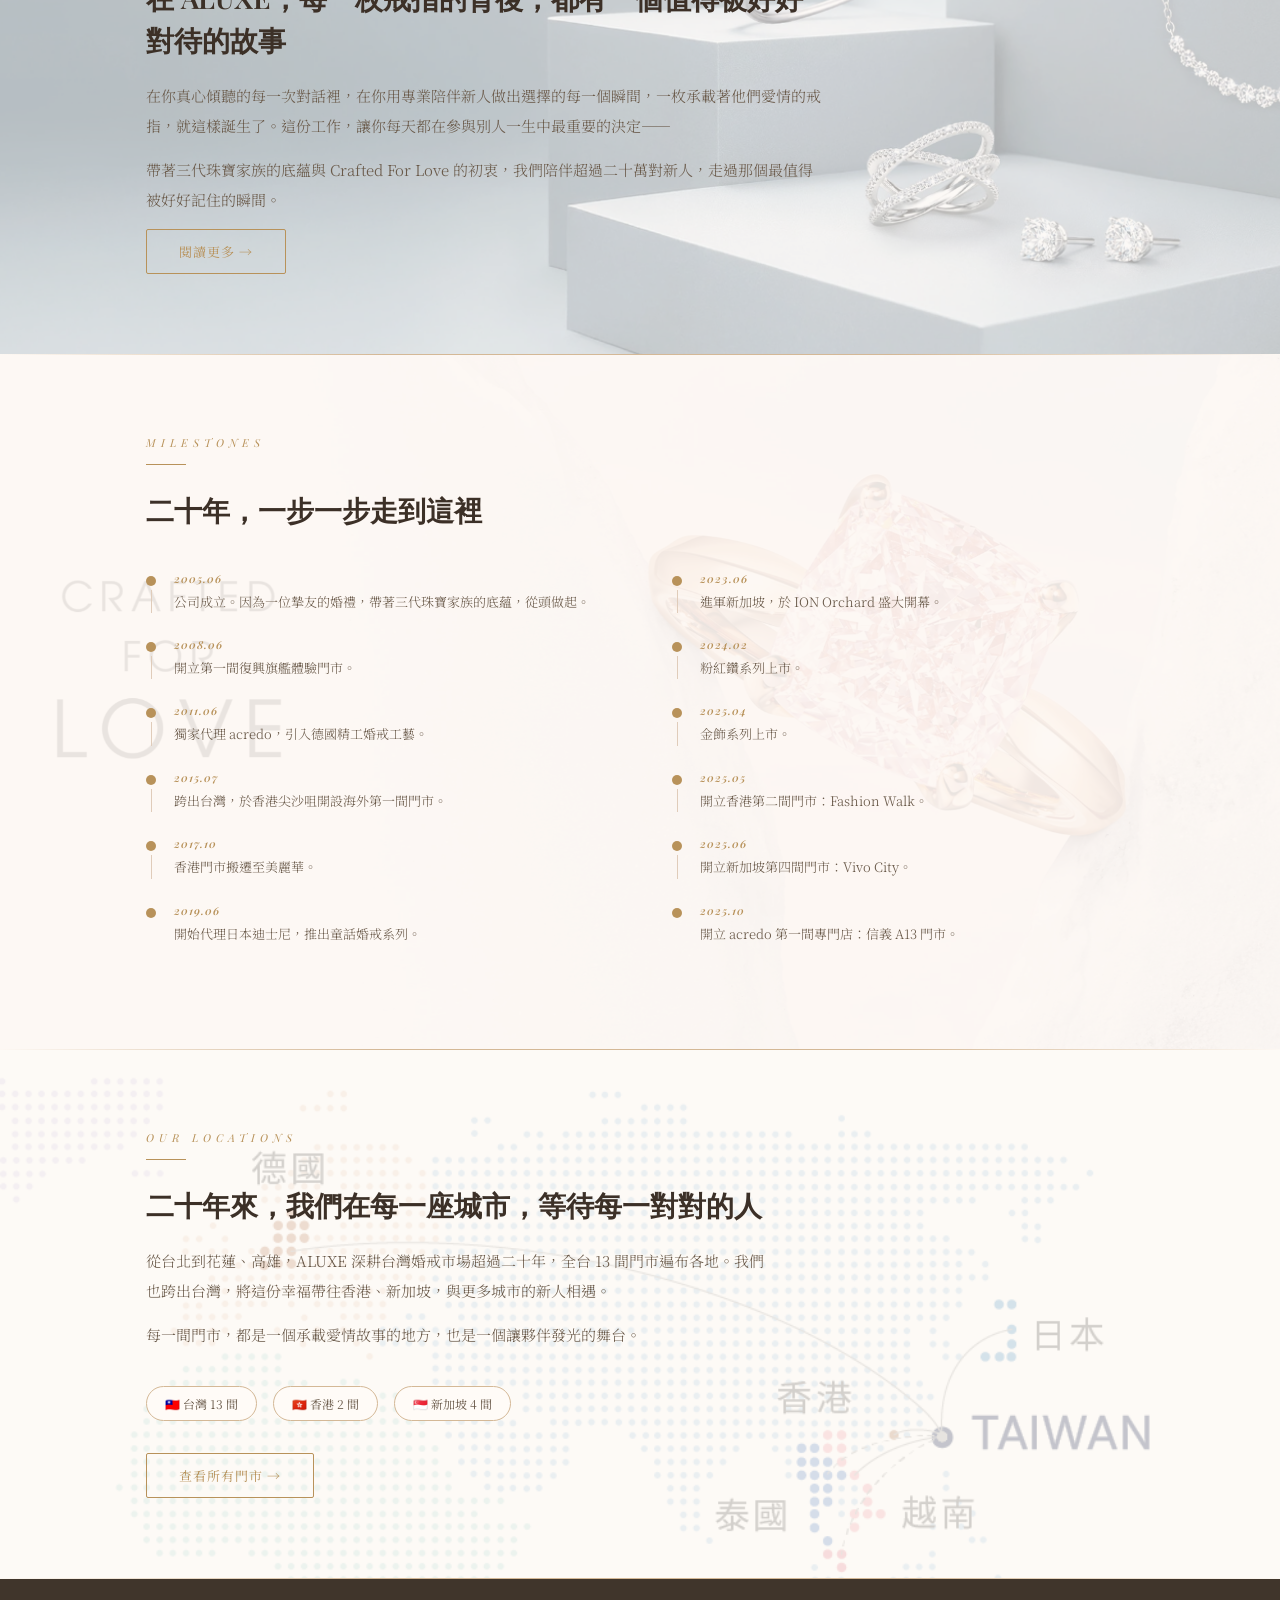
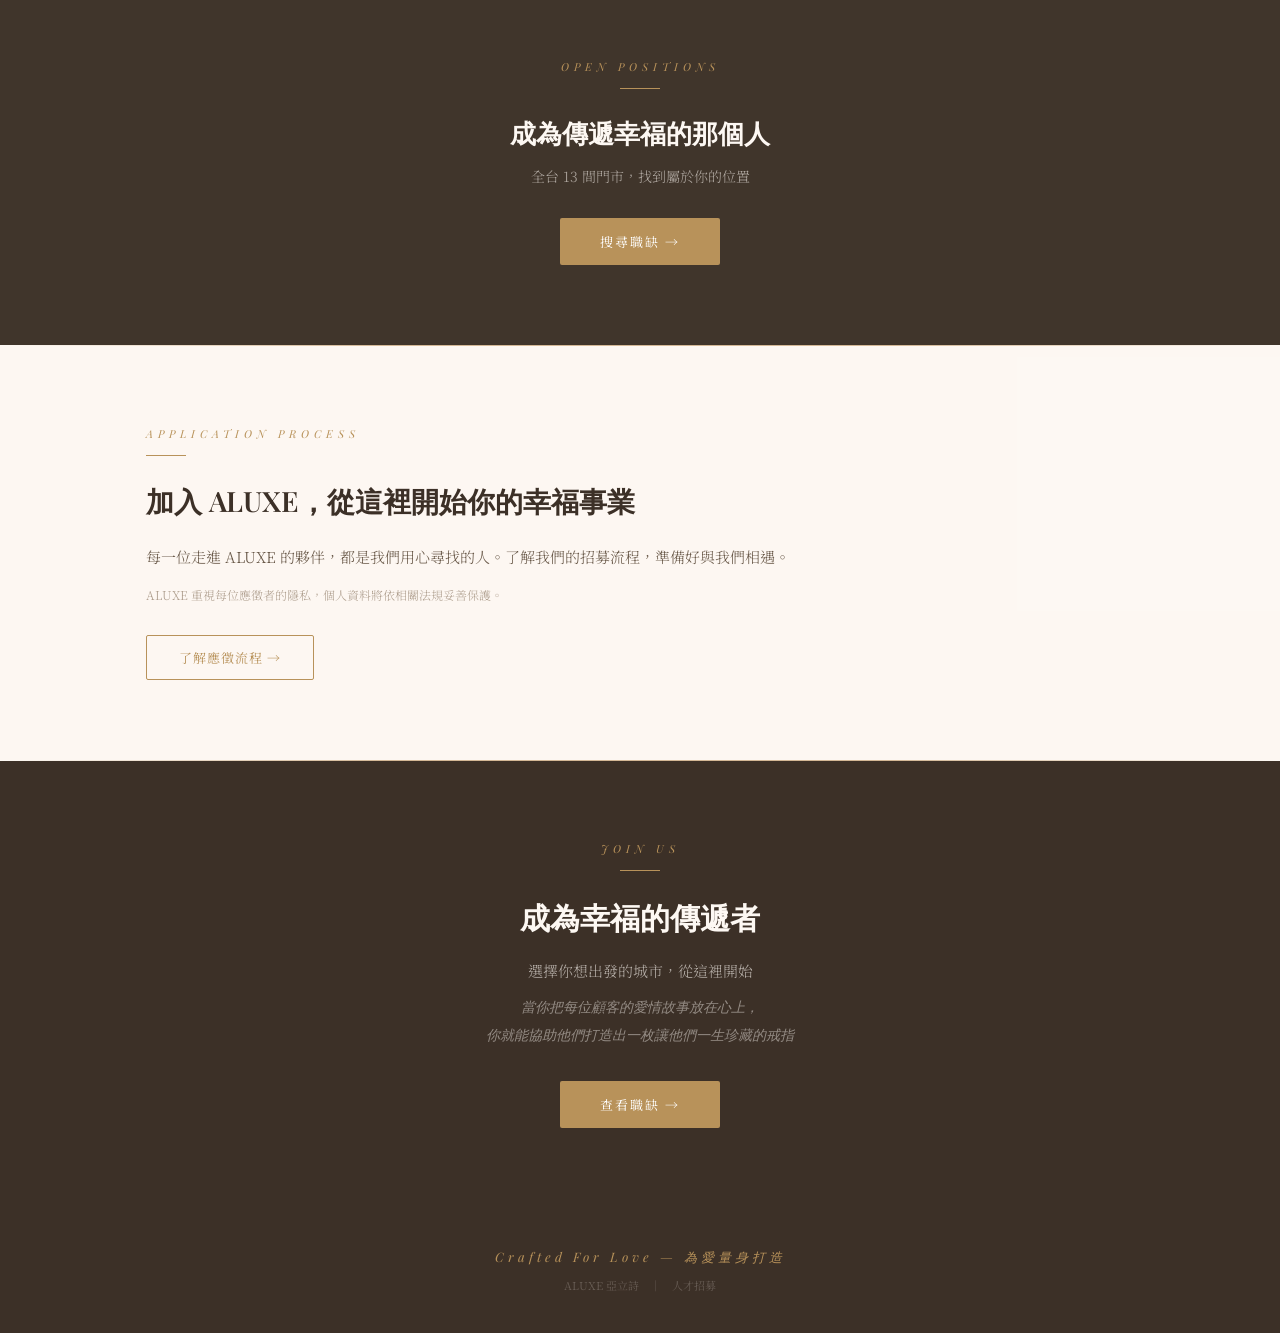
==== commit 866fbc66: "Update index.html" ====
--- a/index.html
+++ b/index.html
@@ -72,7 +72,7 @@
 
 <!-- OUR STORY -->
 <section style="position:relative; overflow:hidden;">
-  <div style="position:absolute; inset:0; background:url('jewelry.jpg') center center / cover no-repeat;"></div>
+  <div style="position:absolute; inset:0; background:url('jewelry.png') center center / cover no-repeat;"></div>
   <div style="position:absolute; inset:0; background:rgba(253,248,243,0.67);"></div>
   <div class="sec-inner" style="position:relative; z-index:1;">
     <div class="stats-row">
